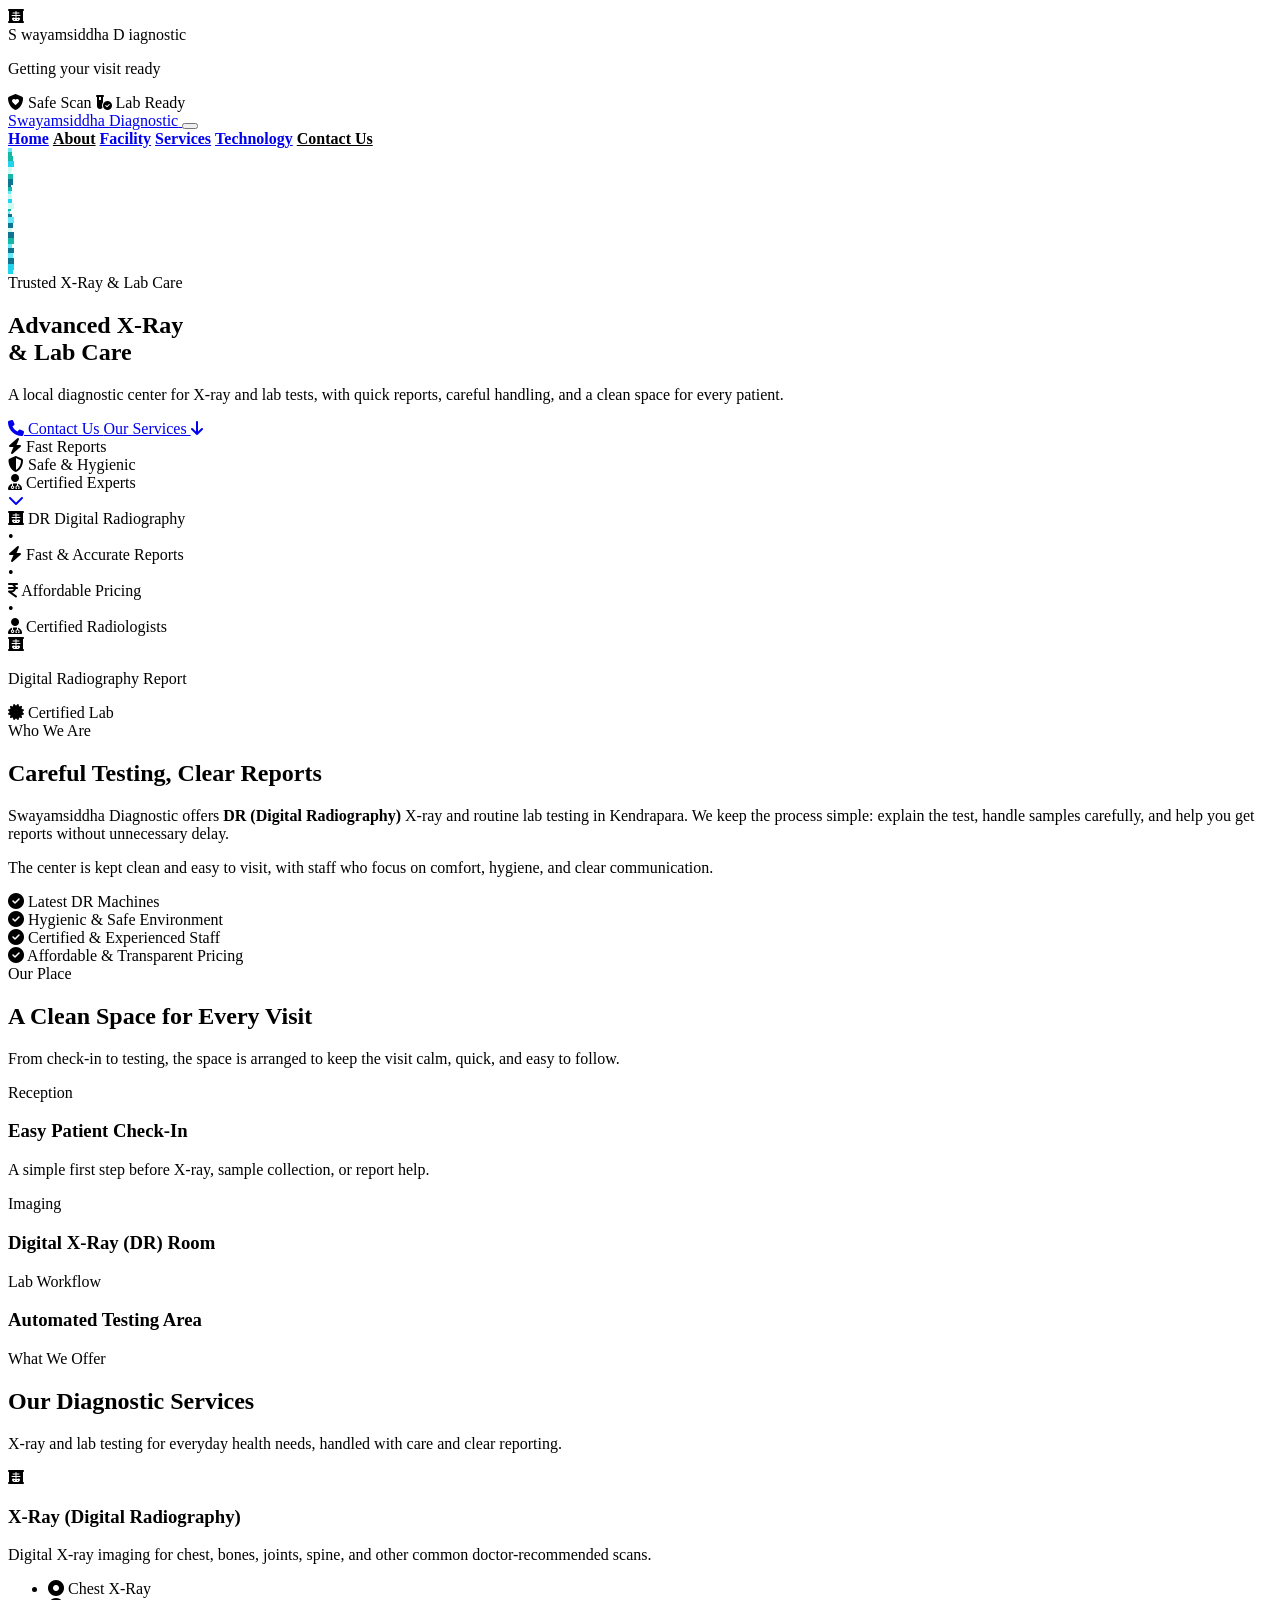
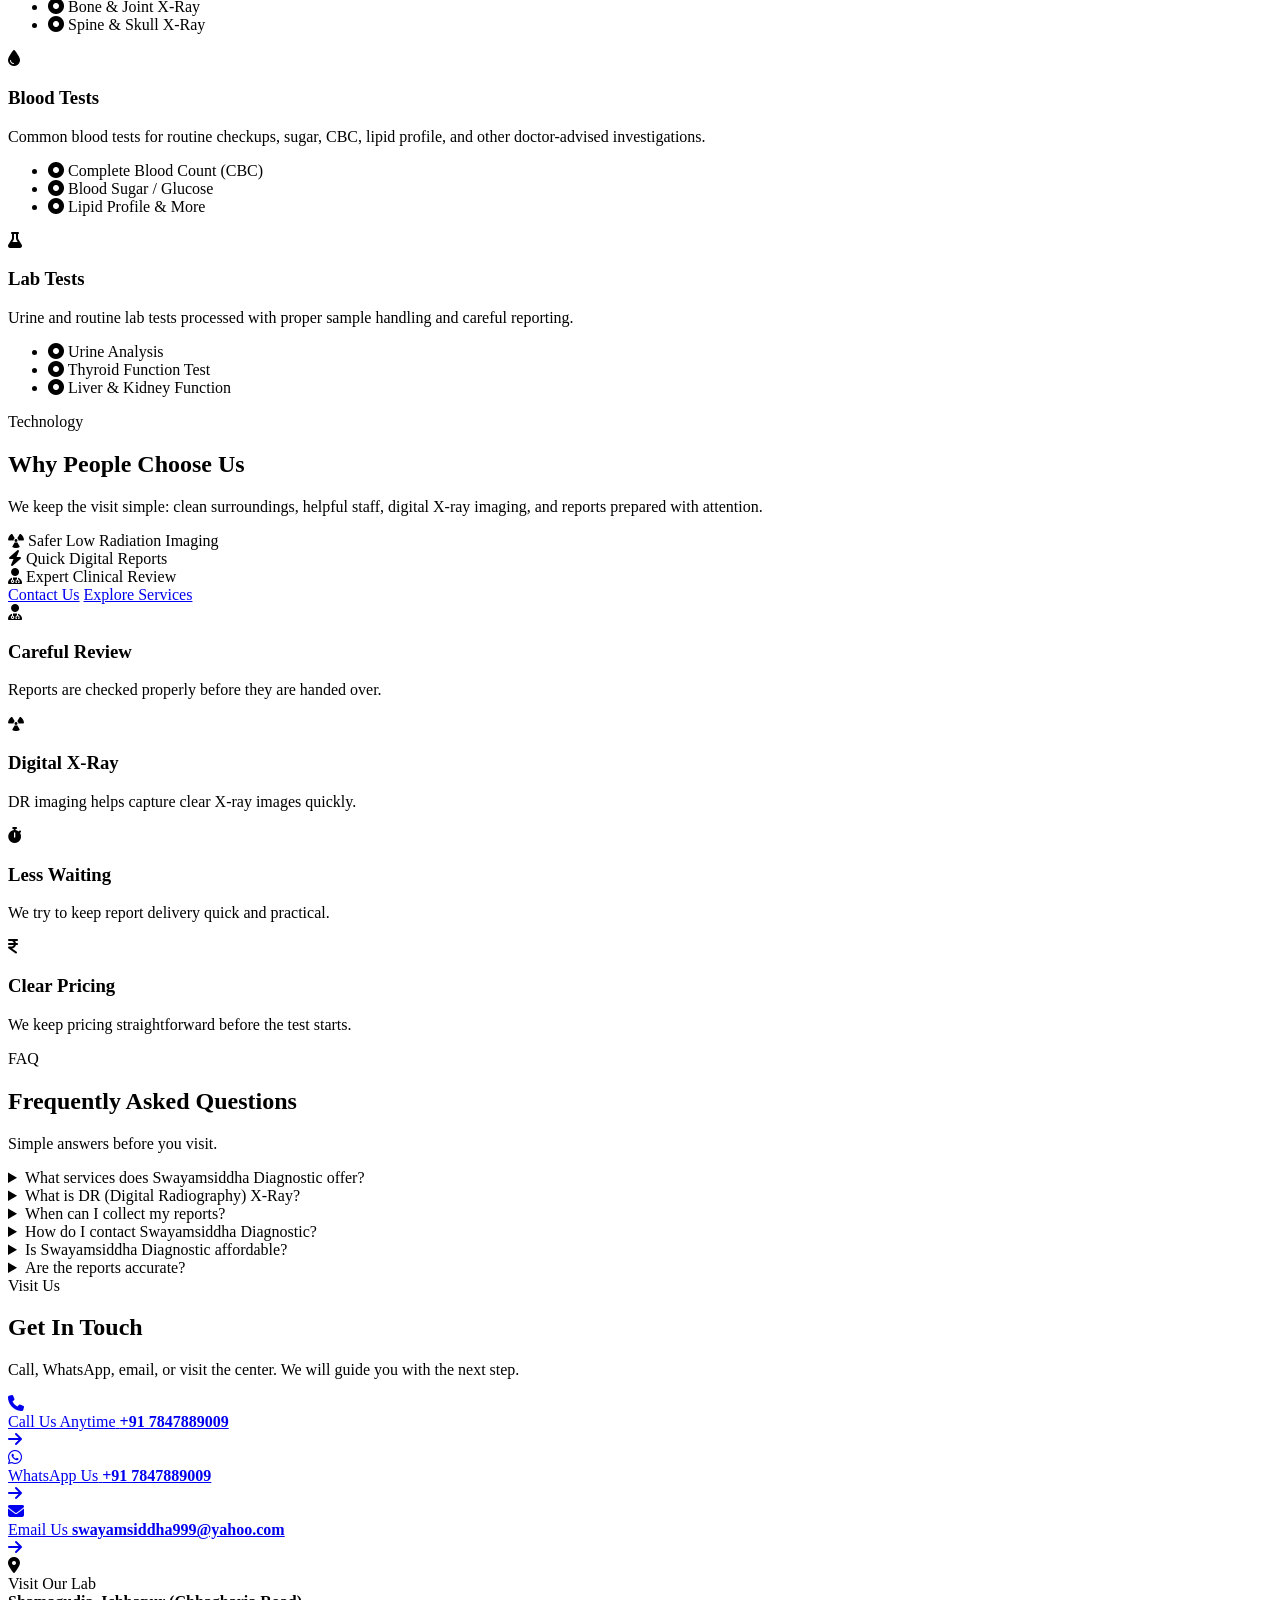
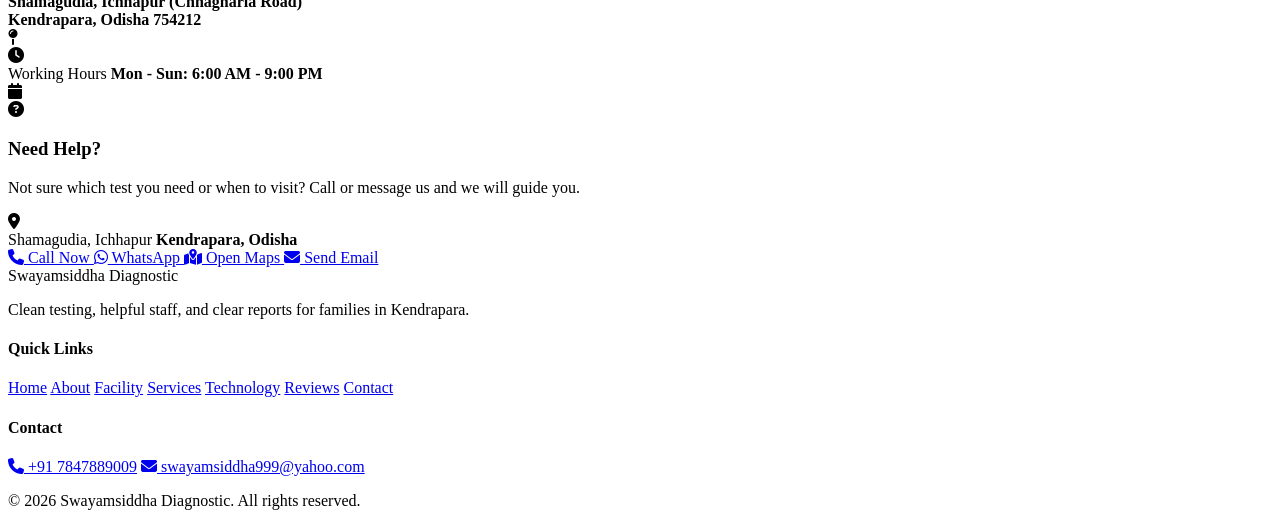
==== index.html @ 1375f4f9 "Add files via upload" ====
﻿<!DOCTYPE html>
<html lang="en-IN">
<head>
    <meta charset="UTF-8">
    <meta name="viewport" content="width=device-width, initial-scale=1.0">
    <meta http-equiv="X-UA-Compatible" content="IE=edge">

   <!-- ===== PRIMARY SEO ===== -->

<title>Swayamsiddha Diagnostic | Digital X-Ray (DR), Blood Tests & Diagnostic Centre in Kendrapara</title>
<meta name="description" content="Swayamsiddha Diagnostic is a trusted diagnostic centre in Kendrapara, Odisha, offering Digital X-Ray (DR), blood tests, urine tests, ECG, pathology, and laboratory services with accurate reporting and modern diagnostic equipment. Visit us at Main Chhagharia Road, Shamagudia, Ichhapur, Kendrapara. Call +91 7847889009.">
<meta name="keywords" content="Swayamsiddha Diagnostic, Diagnostic Centre Kendrapara, Digital X-Ray Kendrapara, DR X-Ray Kendrapara, Blood Test Kendrapara, Urine Test Kendrapara, ECG Kendrapara, Pathology Lab Kendrapara, Diagnostic Lab Kendrapara, Medical Laboratory Kendrapara, Chhagharia Road Diagnostic Centre, Shamagudia Diagnostic Centre, Odisha Diagnostic Centre">
<meta name="robots" content="index, follow, max-image-preview:large, max-snippet:-1, max-video-preview:-1">
<meta name="author" content="Swayamsiddha Diagnostic">
<meta name="theme-color" content="#0e7490">
<meta name="application-name" content="Swayamsiddha Diagnostic">
    <!-- ===== LOCAL / GEO SEO ===== -->
    <meta name="geo.region" content="IN">
    <meta name="geo.placename" content="Swayamsiddha Diagnostic">
    <meta name="DC.language" content="en">

    <!-- ===== CANONICAL ===== -->
    <link rel="canonical" href="https://typesofplays.github.io/Swayamsiddha-Diagnostic/">
    <link rel="alternate" href="https://typesofplays.github.io/Swayamsiddha-Diagnostic/" hreflang="en-IN">

    <!-- ===== OPEN GRAPH (Facebook, WhatsApp, LinkedIn previews) ===== -->
    <meta property="og:type" content="website">
    <meta property="og:title" content="Swayamsiddha Diagnostic | X-Ray &amp; Lab Tests">
    <meta property="og:description" content="Advanced DR Digital Radiography X-ray and pathology lab services in Kendrapara. Fast reports, certified experts, affordable pricing. Visit us at Shamagudia, Ichhapur (Chhagharia Road), Kendrapara. Call +91 7847889009.">
    <meta property="og:url" content="https://typesofplays.github.io/Swayamsiddha-Diagnostic/">
    <meta property="og:site_name" content="Swayamsiddha Diagnostic">
    <meta property="og:locale" content="en_IN">

    <!-- ===== TWITTER / X CARD ===== -->
    <meta name="twitter:card" content="summary_large_image">
    <meta name="twitter:title" content="Swayamsiddha Diagnostic | X-Ray &amp; Lab Tests">
    <meta name="twitter:description" content="DR Digital Radiography X-ray, blood tests, and pathology lab services in Kendrapara. Fast reports, certified experts. Visit Shamagudia, Ichhapur (Chhagharia Road), Kendrapara. Call +91 7847889009.">
    <!-- Social image (replace with your production image) -->
    <meta property="og:image" content="og-image.webp">
    <meta property="og:image:type" content="image/webp">
    <meta property="og:image:alt" content="Swayamsiddha Diagnostic - X-Ray & Lab Tests">
    <meta property="og:image:width" content="1200">
    <meta property="og:image:height" content="630">
    <meta name="twitter:image" content="og-image.webp">
    <meta name="image" content="og-image.webp">

    <!-- ===== PERFORMANCE: PRECONNECT (reduces load time for external resources) ===== -->
    <link rel="preconnect" href="https://fonts.googleapis.com">
    <link rel="preconnect" href="https://fonts.gstatic.com" crossorigin>
    <link rel="preconnect" href="https://cdnjs.cloudflare.com">

    <!-- ===== FONTS (display=swap prevents render blocking = faster LCP) ===== -->
    <link href="https://fonts.googleapis.com/css2?family=Outfit:wght@400;600;700;800;900&display=swap" rel="stylesheet">

    <!-- ===== ICONS (non-blocking load) ===== -->
    <link rel="stylesheet" href="https://cdnjs.cloudflare.com/ajax/libs/font-awesome/6.4.0/css/all.min.css" media="print" onload="this.media='all'">
    <noscript><link rel="stylesheet" href="https://cdnjs.cloudflare.com/ajax/libs/font-awesome/6.4.0/css/all.min.css"></noscript>

    <!-- ===== STYLESHEET ===== -->
    <link rel="stylesheet" href="style.css">

<link rel="icon" type="image/x-icon" href="favicon.ico">
<link rel="icon" type="image/png" sizes="32x32" href="favicon-32x32.png">
<link rel="icon" type="image/png" sizes="16x16" href="favicon-16x16.png">
<link rel="apple-touch-icon" sizes="180x180" href="apple-touch-icon.png">
<link rel="manifest" href="site.webmanifest">

    <!-- ===================================================
         JSON-LD STRUCTURED DATA
         Multiple schemas = more rich result types in Google
         =================================================== -->

    <!-- 1. MedicalClinic + LocalBusiness (core business schema) -->
    <script type="application/ld+json">
    {
        "@context": "https://schema.org",
        "@type": ["MedicalClinic", "LocalBusiness"],
        "@id": "https://typesofplays.github.io/Swayamsiddha-Diagnostic/#clinic",
        "name": "Swayamsiddha Diagnostic",
            "image": "og-image.webp",
        "alternateName": "Swayamsiddha X-Ray & Lab",
        "description": "Swayamsiddha Diagnostic is a modern diagnostic center offering advanced DR (Digital Radiography) X-ray, blood tests, urine tests, and full pathology lab services with fast, accurate reports reviewed by certified experts.",
        "url": "https://typesofplays.github.io/Swayamsiddha-Diagnostic/",
        "telephone": "+917847889009",
        "email": "swayamsiddha999@yahoo.com",
        "priceRange": "₹",
        "currenciesAccepted": "INR",
        "paymentAccepted": "Cash, Online",
        "openingHoursSpecification": [
            {
                "@type": "OpeningHoursSpecification",
                "dayOfWeek": ["Monday","Tuesday","Wednesday","Thursday","Friday","Saturday","Sunday"],
                "opens": "06:00",
                "closes": "21:00"
            }
        ],
        "medicalSpecialty": ["Radiology", "Pathology"],
        "hasMap": "https://www.google.com/maps/place/Swayamsiddha+Diagnostics/@20.4788065,86.4406754,713m/data=!3m2!1e3!4b1!4m6!3m5!1s0x3a1bcfce52889c4d:0x1cd268f59384dd1d!8m2!3d20.4788066!4d86.4452888!16s%2Fg%2F11nr14147m?entry=ttu&g_ep=EgoyMDI2MDcwOC4wIKXMDSoASAFQAw%3D%3D",
        "contactPoint": {
            "@type": "ContactPoint",
            "telephone": "+917847889009",
            "contactType": "Customer Service",
            "availableLanguage": ["English", "Hindi", "Odia"]
        },
        "address": {
            "@type": "PostalAddress",
            "addressCountry": "IN",
            "streetAddress": "Shamagudia, Ichhapur (Chhagharia Road)",
            "addressLocality": "Kendrapara",
            "addressRegion": "Odisha",
            "postalCode": "754212"
        },
        "availableService": [
            {
                "@type": "MedicalTest",
                "name": "Digital Radiography X-Ray",
                "description": "Ultra-HD digital X-ray using DR machines for chest, bone, spine, and joint imaging"
            },
            {
                "@type": "MedicalTest",
                "name": "Complete Blood Count (CBC)"
            },
            {
                "@type": "MedicalTest",
                "name": "Blood Sugar Test"
            },
            {
                "@type": "MedicalTest",
                "name": "Lipid Profile"
            },
            {
                "@type": "MedicalTest",
                "name": "Urine Analysis"
            },
            {
                "@type": "MedicalTest",
                "name": "Thyroid Function Test (TFT)"
            },
            {
                "@type": "MedicalTest",
                "name": "Liver Function Test (LFT)"
            },
            {
                "@type": "MedicalTest",
                "name": "Kidney Function Test (KFT)"
            }
        ]
    }
    </script>

    <!-- 2. WebSite schema (enables Google Sitelinks Searchbox) -->
    <script type="application/ld+json">
    {
        "@context": "https://schema.org",
        "@type": "WebSite",
        "@id": "https://typesofplays.github.io/Swayamsiddha-Diagnostic/#website",
        "url": "https://typesofplays.github.io/Swayamsiddha-Diagnostic/",
        "name": "Swayamsiddha Diagnostic",
        "image": "og-image.webp",
        "description": "Advanced DR Digital Radiography X-ray and laboratory diagnostic services",
        "inLanguage": "en-IN",
        "publisher": {
            "@id": "https://typesofplays.github.io/Swayamsiddha-Diagnostic/#clinic"
        }
    }
    </script>

    <!-- 3. BreadcrumbList schema (shows breadcrumb path in Google results) -->
    <script type="application/ld+json">
    {
        "@context": "https://schema.org",
        "@type": "BreadcrumbList",
        "itemListElement": [
            {
                "@type": "ListItem",
                "position": 1,
                "name": "Home",
                "item": "https://typesofplays.github.io/Swayamsiddha-Diagnostic/"
            },
            {
                "@type": "ListItem",
                "position": 2,
                "name": "Services",
                "item": "https://typesofplays.github.io/Swayamsiddha-Diagnostic/#services"
            },
            {
                "@type": "ListItem",
                "position": 3,
                "name": "Contact",
                "item": "https://typesofplays.github.io/Swayamsiddha-Diagnostic/#contact"
            }
        ]
    }
    </script>

    <!-- 4. FAQPage schema (can appear as expandable rich results in Google) -->
    <script type="application/ld+json">
    {
        "@context": "https://schema.org",
        "@type": "FAQPage",
        "mainEntity": [
            {
                "@type": "Question",
                "name": "What services does Swayamsiddha Diagnostic offer?",
                "acceptedAnswer": {
                    "@type": "Answer",
                    "text": "Swayamsiddha Diagnostic offers advanced DR (Digital Radiography) X-ray imaging, complete blood count (CBC), blood sugar, lipid profile, thyroid function test, liver function test, kidney function test, urine analysis, and more."
                }
            },
            {
                "@type": "Question",
                "name": "What is DR (Digital Radiography) X-Ray?",
                "acceptedAnswer": {
                    "@type": "Answer",
                    "text": "Digital Radiography (DR) is the latest advancement in X-ray technology. DR machines produce ultra-high-definition images instantly — no film required. They use up to 70% less radiation than traditional film X-ray, making them safer and faster for patients."
                }
            },
            {
                "@type": "Question",
                "name": "How quickly do I get my reports?",
                "acceptedAnswer": {
                    "@type": "Answer",
                    "text": "At Swayamsiddha Diagnostic, Report availability depends on the type of test. Our staff will inform you of the expected collection time., while standard lab tests take a few hours to few days depending on the complexity of the test."
                }
            },
            {
                "@type": "Question",
                "name": "How do I contact Swayamsiddha Diagnostic?",
                "acceptedAnswer": {
                    "@type": "Answer",
                    "text": "You can call us at +91 7847889009 or email us at swayamsiddha999@yahoo.com. Our lab is open Monday to Sunday from 6:00 AM to 9:00 PM."
                }
            },
            {
                "@type": "Question",
                "name": "Is Swayamsiddha Diagnostic affordable?",
                "acceptedAnswer": {
                    "@type": "Answer",
                    "text": "Yes. Swayamsiddha Diagnostic is committed to offering high-quality diagnostic services at affordable and transparent prices, making quality healthcare accessible to every family."
                }
            },
            {
                "@type": "Question",
                "name": "Are the reports at Swayamsiddha Diagnostic accurate?",
                "acceptedAnswer": {
                    "@type": "Answer",
                    "text": "Yes. Every report at Swayamsiddha Diagnostic is reviewed and verified by our certified radiologists and medical experts. We use state-of-the-art DR machines to ensure maximum accuracy in every result."
                }
            }
        ]
    }
    </script>
</head>
<body>

    <!-- ===== LOADER ===== -->
    <div id="loader" class="loader">
        <div class="loader-grid" aria-hidden="true"></div>
        <div class="loader-inner">
            <div class="loader-mark" aria-hidden="true">
                <span class="loader-ring"></span>
                <i class="fa-solid fa-x-ray"></i>
            </div>
            <div class="loader-logo">
                <span class="loader-part">
                    <span class="loader-letter">S</span>
                    <span class="loader-text">wayamsiddha</span>
                </span>
                <span class="loader-part">
                    <span class="loader-letter">D</span>
                    <span class="loader-text">iagnostic</span>
                </span>
            </div>
            <p class="loader-subtitle">Getting your visit ready</p>
            <div class="loader-status" aria-hidden="true">
                <span><i class="fa-solid fa-shield-heart"></i> Safe Scan</span>
                <span><i class="fa-solid fa-vial-circle-check"></i> Lab Ready</span>
            </div>
            <div class="loader-line"></div>
        </div>
    </div>

    <!-- ===== NAVBAR ===== -->
    <header>
        <nav class="navbar" id="navbar" aria-label="Main navigation">
            <a href="#home" class="logo" aria-label="Swayamsiddha Diagnostic Home">
                <span class="logo-text"><span class="deep-letter">S</span>wayamsiddha <span class="deep-letter">D</span>iagnostic</span>
            </a>
            <button class="nav-toggle" id="nav-toggle" aria-label="Open navigation menu" aria-expanded="false">
                <span></span><span></span><span></span>
            </button>
            <div class="nav-links" id="nav-links" role="menubar">
                <a href="#home" role="menuitem">Home</a>
                <a href="#about" role="menuitem">About</a>
                <a href="#facility" role="menuitem">Facility</a>
                <a href="#services" role="menuitem">Services</a>
                <a href="#technology" role="menuitem">Technology</a>
                <a href="#contact" role="menuitem" class="nav-cta">Contact Us</a>
            </div>
        </nav>
    </header>

    <main>

        <!-- ===== HERO ===== -->
        <section class="hero" id="home" aria-label="Swayamsiddha Diagnostic welcome">
            <!-- Animated background elements -->
            <div class="hero-bg" aria-hidden="true">
                <!-- Replace hero-lab-photo.jpg with any lab photo you want. -->
                <div class="hero-photo"></div>
                <div class="orb orb-1"></div>
                <div class="orb orb-2"></div>
                <div class="orb orb-3"></div>
                <div class="grid-overlay"></div>
            </div>
            <div class="particles" id="particles" aria-hidden="true"></div>

            <div class="hero-content">
                <div class="hero-tag reveal-hero">
                    <span class="tag-dot"></span> Trusted X-Ray & Lab Care
                </div>
                <h1 class="reveal-hero" style="--d:0.1s">
                    Advanced <span class="gradient-text">X-Ray</span><br>& Lab Care
                </h1>
                <p class="reveal-hero" style="--d:0.2s">
                    A local diagnostic center for X-ray and lab tests, with quick reports, careful handling, and a clean space for every patient.
                </p>
                <div class="hero-actions reveal-hero" style="--d:0.3s">
                    <a href="#contact" class="btn-primary" aria-label="Contact us">
                        <i class="fa-solid fa-phone" aria-hidden="true"></i> Contact Us
                    </a>
                    <a href="#services" class="btn-outline" aria-label="See our services">
                        Our Services <i class="fa-solid fa-arrow-down" aria-hidden="true"></i>
                    </a>
                </div>
            </div>

            <!-- Floating info pills -->
            <div class="hero-pills" aria-hidden="true">
                <div class="pill pill-1"><i class="fa-solid fa-bolt"></i> Fast Reports</div>
                <div class="pill pill-2"><i class="fa-solid fa-shield-halved"></i> Safe &amp; Hygienic</div>
                <div class="pill pill-3"><i class="fa-solid fa-user-doctor"></i> Certified Experts</div>
            </div>

            <a href="#about" class="scroll-hint" aria-label="Scroll down">
                <i class="fa-solid fa-chevron-down" aria-hidden="true"></i>
            </a>
        </section>

        <!-- ===== HIGHLIGHTS STRIP ===== -->
        <div class="highlights-strip" aria-label="Key highlights">
            <div class="highlight-item">
                <i class="fa-solid fa-x-ray" aria-hidden="true"></i>
                <span>DR Digital Radiography</span>
            </div>
            <div class="highlight-sep" aria-hidden="true">&bull;</div>
            <div class="highlight-item">
                <i class="fa-solid fa-bolt" aria-hidden="true"></i>
                <span>Fast &amp; Accurate Reports</span>
            </div>
            <div class="highlight-sep" aria-hidden="true">&bull;</div>
            <div class="highlight-item">
                <i class="fa-solid fa-indian-rupee-sign" aria-hidden="true"></i>
                <span>Affordable Pricing</span>
            </div>
            <div class="highlight-sep" aria-hidden="true">&bull;</div>
            <div class="highlight-item">
                <i class="fa-solid fa-user-doctor" aria-hidden="true"></i>
                <span>Certified Radiologists</span>
            </div>
        </div>

        <!-- ===== ABOUT ===== -->
        <section class="about section-pad" id="about" aria-label="About Swayamsiddha Diagnostic">
            <div class="container">
                <div class="about-grid">
                    <div class="about-visual reveal">
                        <div class="about-glass-card">
                            <i class="fa-solid fa-x-ray about-icon" aria-hidden="true"></i>
                            <div class="about-card-lines">
                                <div class="line-bar" style="--w:80%"></div>
                                <div class="line-bar" style="--w:60%"></div>
                                <div class="line-bar" style="--w:90%"></div>
                                <div class="line-bar" style="--w:50%"></div>
                            </div>
                            <p class="about-card-label">Digital Radiography Report</p>
                        </div>
                        <div class="about-badge-float">
                            <i class="fa-solid fa-certificate"></i> Certified Lab
                        </div>
                    </div>
                    <div class="about-text reveal" style="--delay:0.15s">
                        <div class="section-badge">Who We Are</div>
                        <h2>Careful Testing, Clear Reports</h2>
                        <p>Swayamsiddha Diagnostic offers <strong>DR (Digital Radiography)</strong> X-ray and routine lab testing in Kendrapara. We keep the process simple: explain the test, handle samples carefully, and help you get reports without unnecessary delay.</p>
                        <p style="margin-top:16px;">The center is kept clean and easy to visit, with staff who focus on comfort, hygiene, and clear communication.</p>
                        <div class="about-features">
                            <div class="about-feat">
                                <i class="fa-solid fa-check-circle" aria-hidden="true"></i> Latest DR Machines
                            </div>
                            <div class="about-feat">
                                <i class="fa-solid fa-check-circle" aria-hidden="true"></i> Hygienic &amp; Safe Environment
                            </div>
                            <div class="about-feat">
                                <i class="fa-solid fa-check-circle" aria-hidden="true"></i> Certified &amp; Experienced Staff
                            </div>
                            <div class="about-feat">
                                <i class="fa-solid fa-check-circle" aria-hidden="true"></i> Affordable &amp; Transparent Pricing
                            </div>
                        </div>
                    </div>
                </div>
            </div>
        </section>

        <!-- ===== FACILITY PREVIEW ===== -->
        <section class="facility section-pad bg-alt" id="facility" aria-label="Facility preview">
            <div class="container">
                <div class="section-head reveal">
                    <div class="section-badge">Our Place</div>
                    <h2>A Clean Space for Every Visit</h2>
                    <p>From check-in to testing, the space is arranged to keep the visit calm, quick, and easy to follow.</p>
                </div>
                <div class="facility-grid">
                    <article class="facility-card facility-card-large reveal">
                        <div class="facility-photo facility-photo-1" role="img" aria-label="Diagnostic reception area"></div>
                        <div class="facility-copy">
                            <span>Reception</span>
                            <h3>Easy Patient Check-In</h3>
                            <p>A simple first step before X-ray, sample collection, or report help.</p>
                        </div>
                    </article>
                    <article class="facility-card reveal" style="--delay:0.08s">
                        <div class="facility-photo facility-photo-2" role="img" aria-label="Digital radiography room"></div>
                        <div class="facility-copy">
                            <span>Imaging</span>
                            <h3>Digital X-Ray (DR) Room</h3>
                        </div>
                    </article>
                    <article class="facility-card reveal" style="--delay:0.16s">
                        <div class="facility-photo facility-photo-3" role="img" aria-label="Laboratory sample processing area"></div>
                        <div class="facility-copy">
                            <span>Lab Workflow</span>
                            <h3>Automated Testing Area</h3>
                        </div>
                    </article>
                </div>
            </div>
        </section>

        <!-- ===== SERVICES ===== -->
        <section class="services section-pad bg-alt" id="services" aria-label="Our services">
            <div class="container">
                <div class="section-head reveal">
                    <div class="section-badge">What We Offer</div>
                    <h2>Our Diagnostic Services</h2>
                    <p>X-ray and lab testing for everyday health needs, handled with care and clear reporting.</p>
                </div>
                <div class="services-grid" role="list">
                    <article class="service-card reveal" style="--delay:0.05s" role="listitem">
                        <div class="sc-icon-wrap"><i class="fa-solid fa-x-ray" aria-hidden="true"></i></div>
                        <h3>X-Ray (Digital Radiography)</h3>
                        <p>Digital X-ray imaging for chest, bones, joints, spine, and other common doctor-recommended scans.</p>
                        <ul class="sc-list" aria-label="X-ray features">
                            <li><i class="fa-solid fa-circle-dot" aria-hidden="true"></i> Chest X-Ray</li>
                            <li><i class="fa-solid fa-circle-dot" aria-hidden="true"></i> Bone &amp; Joint X-Ray</li>
                            <li><i class="fa-solid fa-circle-dot" aria-hidden="true"></i> Spine &amp; Skull X-Ray</li>
                        </ul>
                    </article>
                    <article class="service-card reveal" style="--delay:0.1s" role="listitem">
                        <div class="sc-icon-wrap"><i class="fa-solid fa-droplet" aria-hidden="true"></i></div>
                        <h3>Blood Tests</h3>
                        <p>Common blood tests for routine checkups, sugar, CBC, lipid profile, and other doctor-advised investigations.</p>
                        <ul class="sc-list" aria-label="Blood test features">
                            <li><i class="fa-solid fa-circle-dot" aria-hidden="true"></i> Complete Blood Count (CBC)</li>
                            <li><i class="fa-solid fa-circle-dot" aria-hidden="true"></i> Blood Sugar / Glucose</li>
                            <li><i class="fa-solid fa-circle-dot" aria-hidden="true"></i> Lipid Profile &amp; More</li>
                        </ul>
                    </article>
                    <article class="service-card reveal" style="--delay:0.15s" role="listitem">
                        <div class="sc-icon-wrap"><i class="fa-solid fa-flask" aria-hidden="true"></i></div>
                        <h3>Lab Tests</h3>
                        <p>Urine and routine lab tests processed with proper sample handling and careful reporting.</p>
                        <ul class="sc-list" aria-label="Lab test features">
                            <li><i class="fa-solid fa-circle-dot" aria-hidden="true"></i> Urine Analysis</li>
                            <li><i class="fa-solid fa-circle-dot" aria-hidden="true"></i> Thyroid Function Test</li>
                            <li><i class="fa-solid fa-circle-dot" aria-hidden="true"></i> Liver &amp; Kidney Function</li>
                        </ul>
                    </article>
                </div>
            </div>
        </section>



        <!-- ===== TECHNOLOGY & WHY US (Unified Premium Panel) ===== -->
        <section class="tech-why section-pad" id="technology" aria-label="Technology and Why Us">
            <div class="container">
                <div class="tech-hero-panel reveal">
                    <div class="tech-hero-copy">
                        <div class="section-badge">Technology</div>
                        <h2>Why People Choose Us</h2>
                        <p>We keep the visit simple: clean surroundings, helpful staff, digital X-ray imaging, and reports prepared with attention.</p>
                        <div class="tech-highlights">
                            <div><i class="fa-solid fa-radiation"></i> Safer Low Radiation Imaging</div>
                            <div><i class="fa-solid fa-bolt"></i> Quick Digital Reports</div>
                            <div><i class="fa-solid fa-user-doctor"></i> Expert Clinical Review</div>
                        </div>
                        <div class="hero-actions tech-actions">
                            <a href="#contact" class="btn-primary" aria-label="Contact Us">Contact Us</a>
                            <a href="#services" class="btn-outline" aria-label="Explore services">Explore Services</a>
                        </div>
                    </div>
                    <div class="tech-hero-aside">
                        <div class="tech-hero-cards">
                            <article class="diff-card">
                                <div class="diff-icon"><i class="fa-solid fa-user-doctor" aria-hidden="true"></i></div>
                                <div>
                                    <h3>Careful Review</h3>
                                    <p>Reports are checked properly before they are handed over.</p>
                                </div>
                            </article>
                            <article class="diff-card">
                                <div class="diff-icon"><i class="fa-solid fa-radiation" aria-hidden="true"></i></div>
                                <div>
                                    <h3>Digital X-Ray</h3>
                                    <p>DR imaging helps capture clear X-ray images quickly.</p>
                                </div>
                            </article>
                            <article class="diff-card">
                                <div class="diff-icon"><i class="fa-solid fa-stopwatch" aria-hidden="true"></i></div>
                                <div>
                                    <h3>Less Waiting</h3>
                                    <p>We try to keep report delivery quick and practical.</p>
                                </div>
                            </article>
                            <article class="diff-card">
                                <div class="diff-icon"><i class="fa-solid fa-indian-rupee-sign" aria-hidden="true"></i></div>
                                <div>
                                    <h3>Clear Pricing</h3>
                                    <p>We keep pricing straightforward before the test starts.</p>
                                </div>
                            </article>
                        </div>
                    </div>
                    <div class="tech-hero-shape" aria-hidden="true"></div>
                </div>
            </div>
        </section>

        <!-- ===== FAQ (matches FAQPage schema for Google rich results) ===== -->
        <section class="faq section-pad bg-alt" id="faq" aria-label="Frequently Asked Questions">
            <div class="container">
                <div class="section-head reveal">
                    <div class="section-badge">FAQ</div>
                    <h2>Frequently Asked Questions</h2>
                    <p>Simple answers before you visit.</p>
                </div>
                <div class="faq-list" role="list">
                    <details class="faq-item reveal" style="--delay:0.05s" role="listitem">
                        <summary>What services does Swayamsiddha Diagnostic offer?</summary>
                        <p>We offer advanced DR (Digital Radiography) X-ray imaging, complete blood count (CBC), blood sugar, lipid profile, thyroid function test, liver &amp; kidney function tests, urine analysis, and more.</p>
                    </details>
                    <details class="faq-item reveal" style="--delay:0.1s" role="listitem">
                        <summary>What is DR (Digital Radiography) X-Ray?</summary>
                        <p>Digital Radiography (DR) is a modern X-ray method that captures the image digitally instead of using film. It is quicker, cleaner, and helps doctors view the image clearly.</p>
                    </details>
                    <details class="faq-item reveal" style="--delay:0.15s" role="listitem">
                    <summary>When can I collect my reports?</summary>
                    <p>Most routine reports are made available as soon as they are completed. The exact collection time depends on the type of test. Our staff will inform you when your report is ready for collection.</p>
                    </details>
                    <details class="faq-item reveal" style="--delay:0.2s" role="listitem">
                        <summary>How do I contact Swayamsiddha Diagnostic?</summary>
                        <p>Call us at <a href="tel:+917847889009">+91 7847889009</a> or email us at <a href="mailto:swayamsiddha999@yahoo.com">swayamsiddha999@yahoo.com</a>. We are open Monday to Sunday from 6:00 AM to 9:00 PM.</p>
                    </details>
                    <details class="faq-item reveal" style="--delay:0.25s" role="listitem">
                        <summary>Is Swayamsiddha Diagnostic affordable?</summary>
                        <p>Yes. We try to keep testing affordable and explain the price clearly before the test.</p>
                    </details>
                    <details class="faq-item reveal" style="--delay:0.3s" role="listitem">
                        <summary>Are the reports accurate?</summary>
                        <p>Yes. Reports are checked carefully before delivery, and our team follows a clean, organized testing process.</p>
                    </details>
                </div>
            </div>
        </section>

        <!-- ===== CONTACT ===== -->
        <section class="contact section-pad" id="contact" aria-label="Contact Swayamsiddha Diagnostic">
            <div class="container">
                <div class="section-head reveal">
                    <div class="section-badge">Visit Us</div>
                    <h2>Get In Touch</h2>
                    <p>Call, WhatsApp, email, or visit the center. We will guide you with the next step.</p>
                </div>
                <div class="contact-grid reveal">
                    <!-- Contact Cards -->
                    <div class="contact-cards">
                        <a href="tel:+917847889009" class="contact-card" id="contact-phone-card" aria-label="Call us at +91 7847889009">
                            <div class="cc-icon"><i class="fa-solid fa-phone" aria-hidden="true"></i></div>
                            <div class="cc-info">
                                <span class="cc-label">Call Us Anytime</span>
                                <strong>+91 7847889009</strong>
                            </div>
                            <i class="fa-solid fa-arrow-right cc-arrow" aria-hidden="true"></i>
                        </a>
                        <a href="https://wa.me/917847889009?text=Hello%20Swayamsiddha%20Diagnostic%2C%20I%20want%20to%20know%20more%20about%20your%20services." class="contact-card whatsapp-link" id="contact-whatsapp-card" aria-label="Message us on WhatsApp">
                            <div class="cc-icon"><i class="fa-brands fa-whatsapp" aria-hidden="true"></i></div>
                            <div class="cc-info">
                                <span class="cc-label">WhatsApp Us</span>
                                <strong>+91 7847889009</strong>
                            </div>
                            <i class="fa-solid fa-arrow-right cc-arrow" aria-hidden="true"></i>
                        </a>
                        <a href="mailto:swayamsiddha999@yahoo.com" class="contact-card" id="contact-email-card" aria-label="Email us at swayamsiddha999@yahoo.com">
                            <div class="cc-icon"><i class="fa-solid fa-envelope" aria-hidden="true"></i></div>
                            <div class="cc-info">
                                <span class="cc-label">Email Us</span>
                                <strong>swayamsiddha999@yahoo.com</strong>
                            </div>
                            <i class="fa-solid fa-arrow-right cc-arrow" aria-hidden="true"></i>
                        </a>
                        <div class="contact-card no-link" id="contact-address-card" aria-label="Our address">
                            <div class="cc-icon"><i class="fa-solid fa-location-dot" aria-hidden="true"></i></div>
                            <div class="cc-info">
                                <span class="cc-label">Visit Our Lab</span>
                                <address style="font-style:normal;"><strong>Shamagudia, Ichhapur (Chhagharia Road)<br>Kendrapara, Odisha 754212</strong></address>
                            </div>
                            <i class="fa-solid fa-map-pin cc-arrow" aria-hidden="true"></i>
                        </div>
                        <div class="contact-card no-link" aria-label="Opening hours">
                            <div class="cc-icon"><i class="fa-solid fa-clock" aria-hidden="true"></i></div>
                            <div class="cc-info">
                                <span class="cc-label">Working Hours</span>
                                <strong>Mon - Sun: 6:00 AM - 9:00 PM</strong>
                            </div>
                            <i class="fa-solid fa-calendar cc-arrow" aria-hidden="true"></i>
                        </div>
                    </div>

                    <!-- CTA Panel -->
                    <div class="contact-cta-panel">
                        <div class="cta-glass">
                            <i class="fa-solid fa-circle-question cta-icon" aria-hidden="true"></i>
                            <h3>Need Help?</h3>
                            <p>Not sure which test you need or when to visit? Call or message us and we will guide you.</p>
                            <div class="map-preview" aria-label="Map preview for Swayamsiddha Diagnostic">
                                <div class="map-pin"><i class="fa-solid fa-location-dot" aria-hidden="true"></i></div>
                                <div>
                                    <span>Shamagudia, Ichhapur</span>
                                    <strong>Kendrapara, Odisha</strong>
                                </div>
                            </div>
                            <a href="tel:+917847889009" class="btn-primary cta-btn" aria-label="Call us now">
                                <i class="fa-solid fa-phone" aria-hidden="true"></i> Call Now
                            </a>
                            <a href="https://wa.me/917847889009?text=Hello%20Swayamsiddha%20Diagnostic%2C%20I%20want%20to%20know%20more%20about%20your%20services." class="btn-ghost cta-btn whatsapp-link" aria-label="Message us on WhatsApp">
                                <i class="fa-brands fa-whatsapp" aria-hidden="true"></i> WhatsApp
                            </a>
                            <a href="https://www.google.com/maps/place/Swayamsiddha+Diagnostics/@20.4788065,86.4406754,713m/data=!3m2!1e3!4b1!4m6!3m5!1s0x3a1bcfce52889c4d:0x1cd268f59384dd1d!8m2!3d20.4788066!4d86.4452888!16s%2Fg%2F11nr14147m?entry=ttu&g_ep=EgoyMDI2MDcwOC4wIKXMDSoASAFQAw%3D%3D"" class="btn-ghost cta-btn" target="_blank" rel="noopener" aria-label="Open location in Google Maps">
                                <i class="fa-solid fa-map-location-dot" aria-hidden="true"></i> Open Maps
                            </a>
                            <a href="mailto:swayamsiddha999@yahoo.com" class="btn-outline cta-btn" aria-label="Send us an email">
                                <i class="fa-solid fa-envelope" aria-hidden="true"></i> Send Email
                            </a>
                        </div>
                    </div>
                </div>
            </div>
        </section>

    </main>

    <!-- ===== FOOTER ===== -->
    <footer>
        <div class="footer-inner container">
            <div class="footer-top">
                <div class="footer-brand">
                    <div class="footer-logo">
                        <span class="logo-text"><span class="deep-letter">S</span>wayamsiddha <span class="deep-letter">D</span>iagnostic</span>
                    </div>
                    <p>Clean testing, helpful staff, and clear reports for families in Kendrapara.</p>
                </div>
                <nav class="footer-nav" aria-label="Footer links">
                    <h4>Quick Links</h4>
                    <a href="#home">Home</a>
                    <a href="#about">About</a>
                    <a href="#facility">Facility</a>
                    <a href="#services">Services</a>
                    <a href="#technology">Technology</a>
                    <a href="#reviews">Reviews</a>
                    <a href="#contact">Contact</a>
                </nav>
                <div class="footer-contact-info" aria-label="Footer contact info">
                    <h4>Contact</h4>
                    <a href="tel:+917847889009"><i class="fa-solid fa-phone" aria-hidden="true"></i> +91 7847889009</a>
                    <a href="mailto:swayamsiddha999@yahoo.com"><i class="fa-solid fa-envelope" aria-hidden="true"></i> swayamsiddha999@yahoo.com</a>
                </div>
            </div>
            <div class="footer-bottom">
                <p>&copy; 2026 Swayamsiddha Diagnostic. All rights reserved.</p>
            </div>
        </div>
    </footer>

    <script src="script.js" defer></script>
</body>
</html>
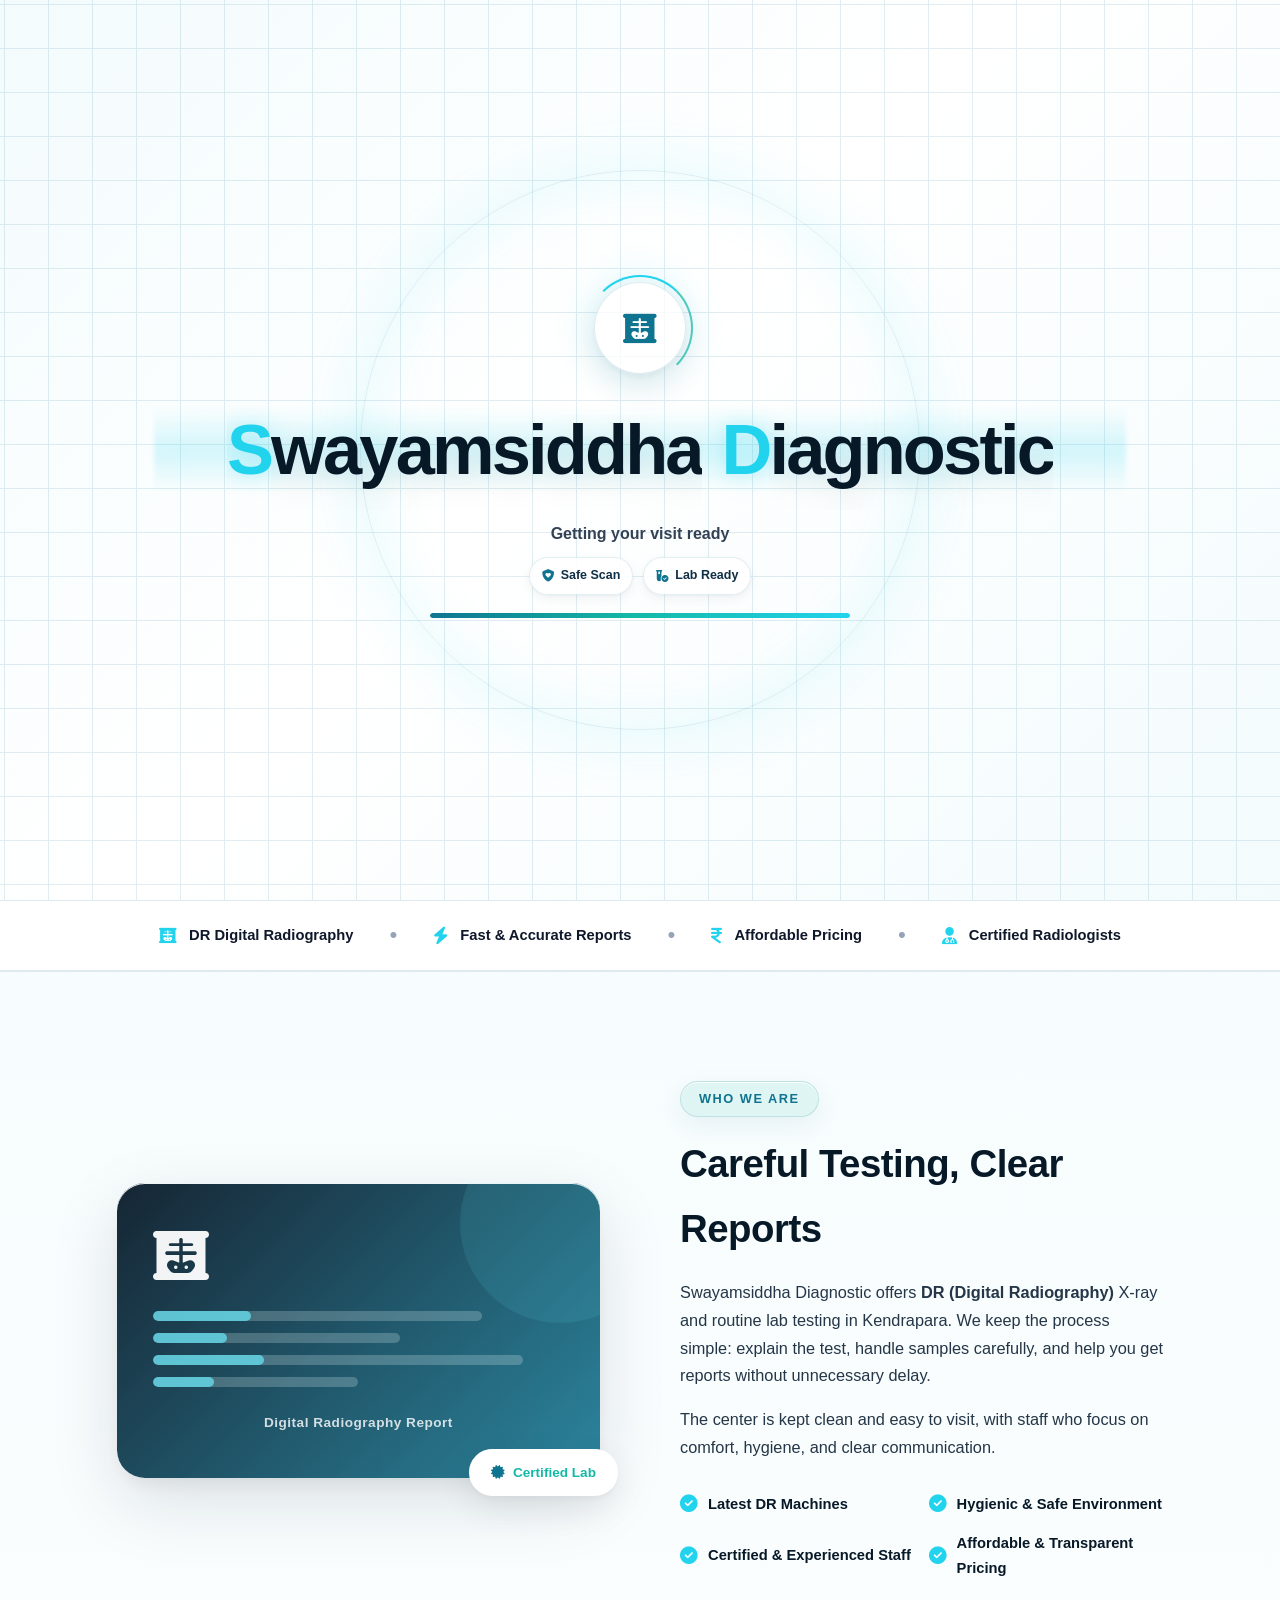
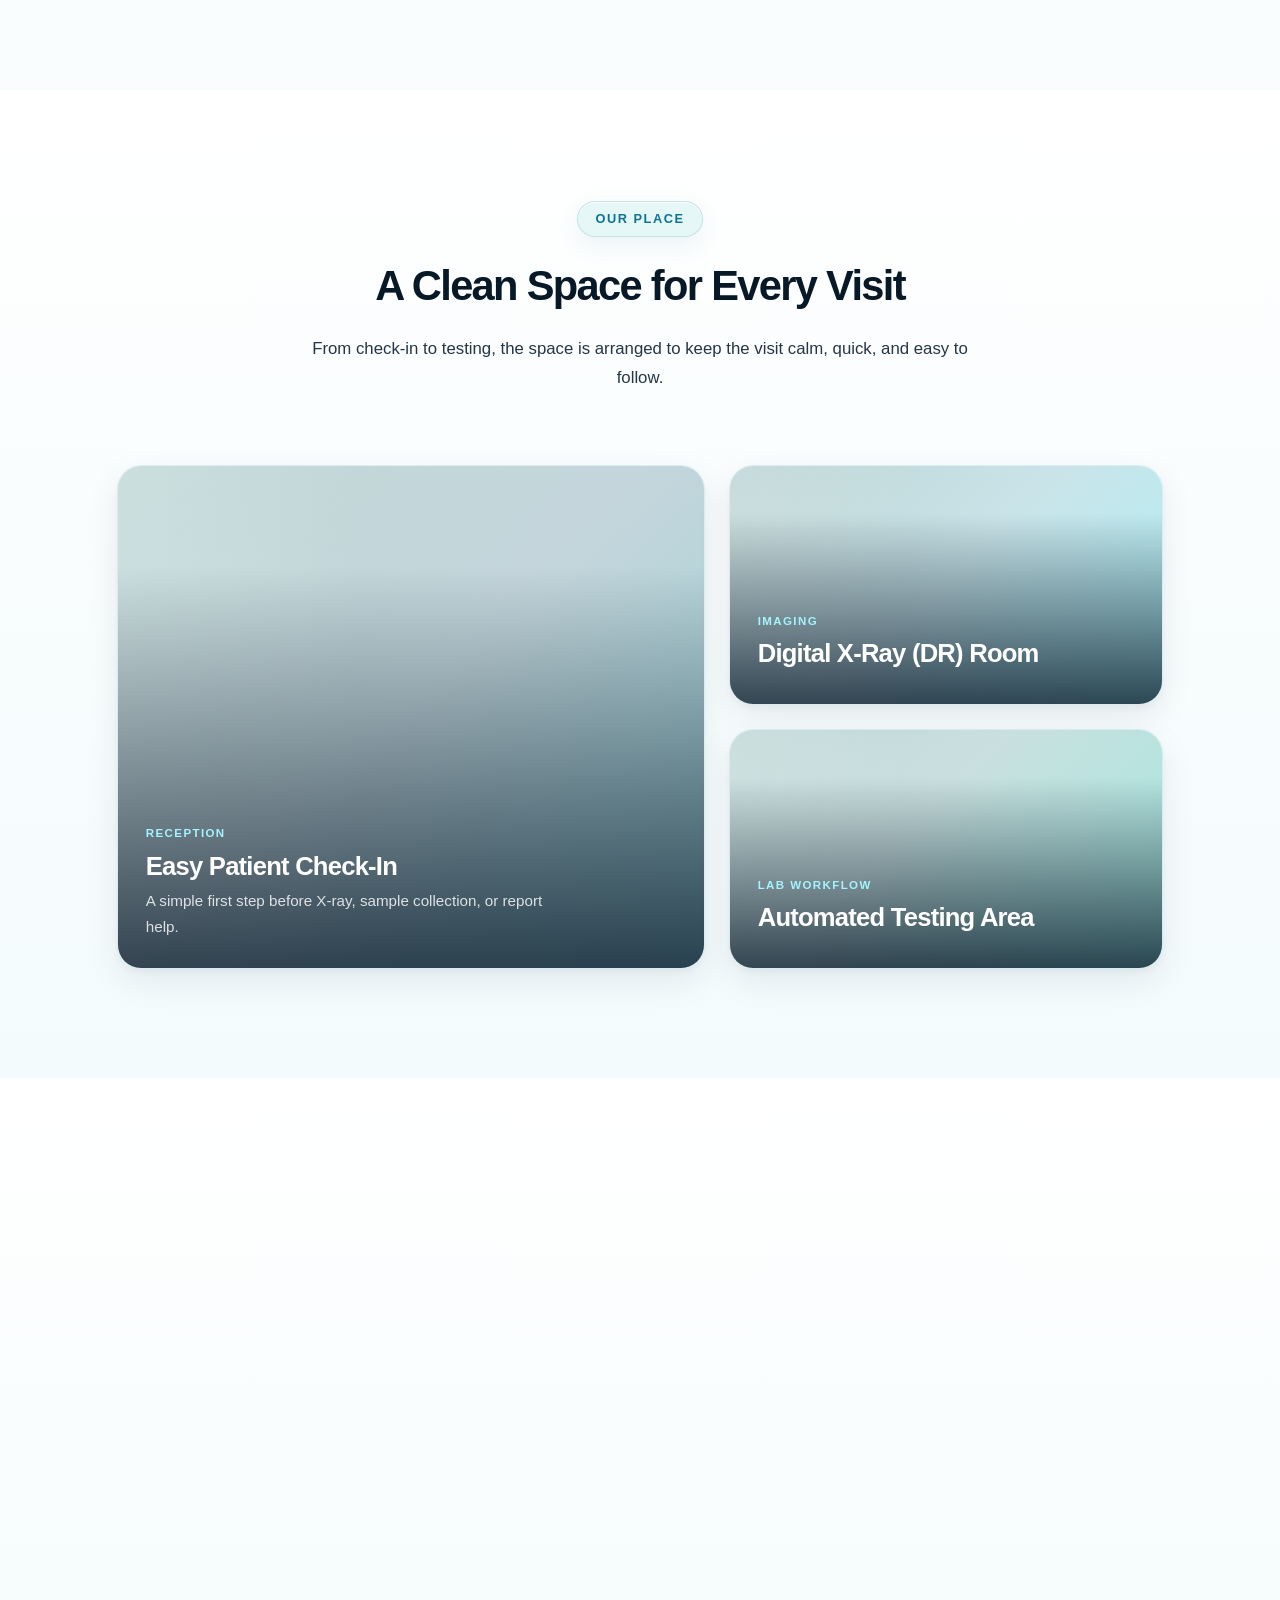
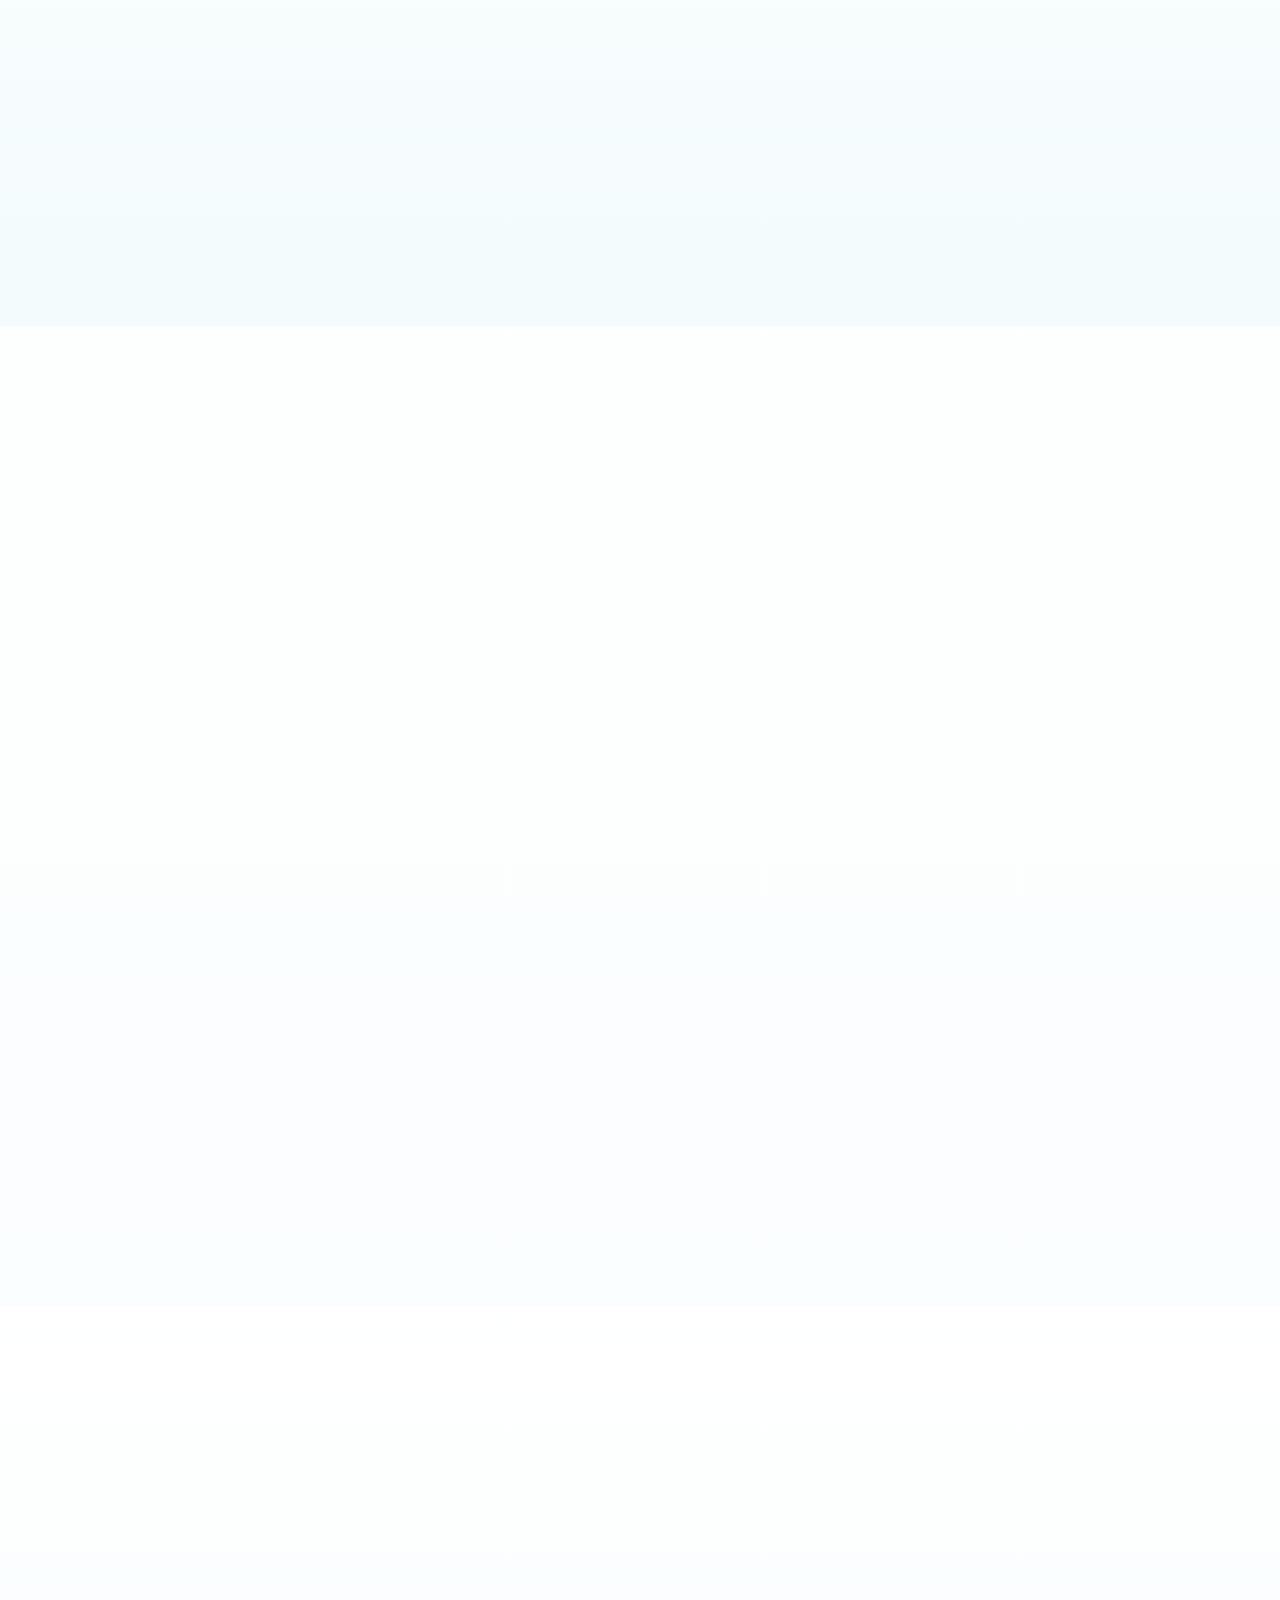
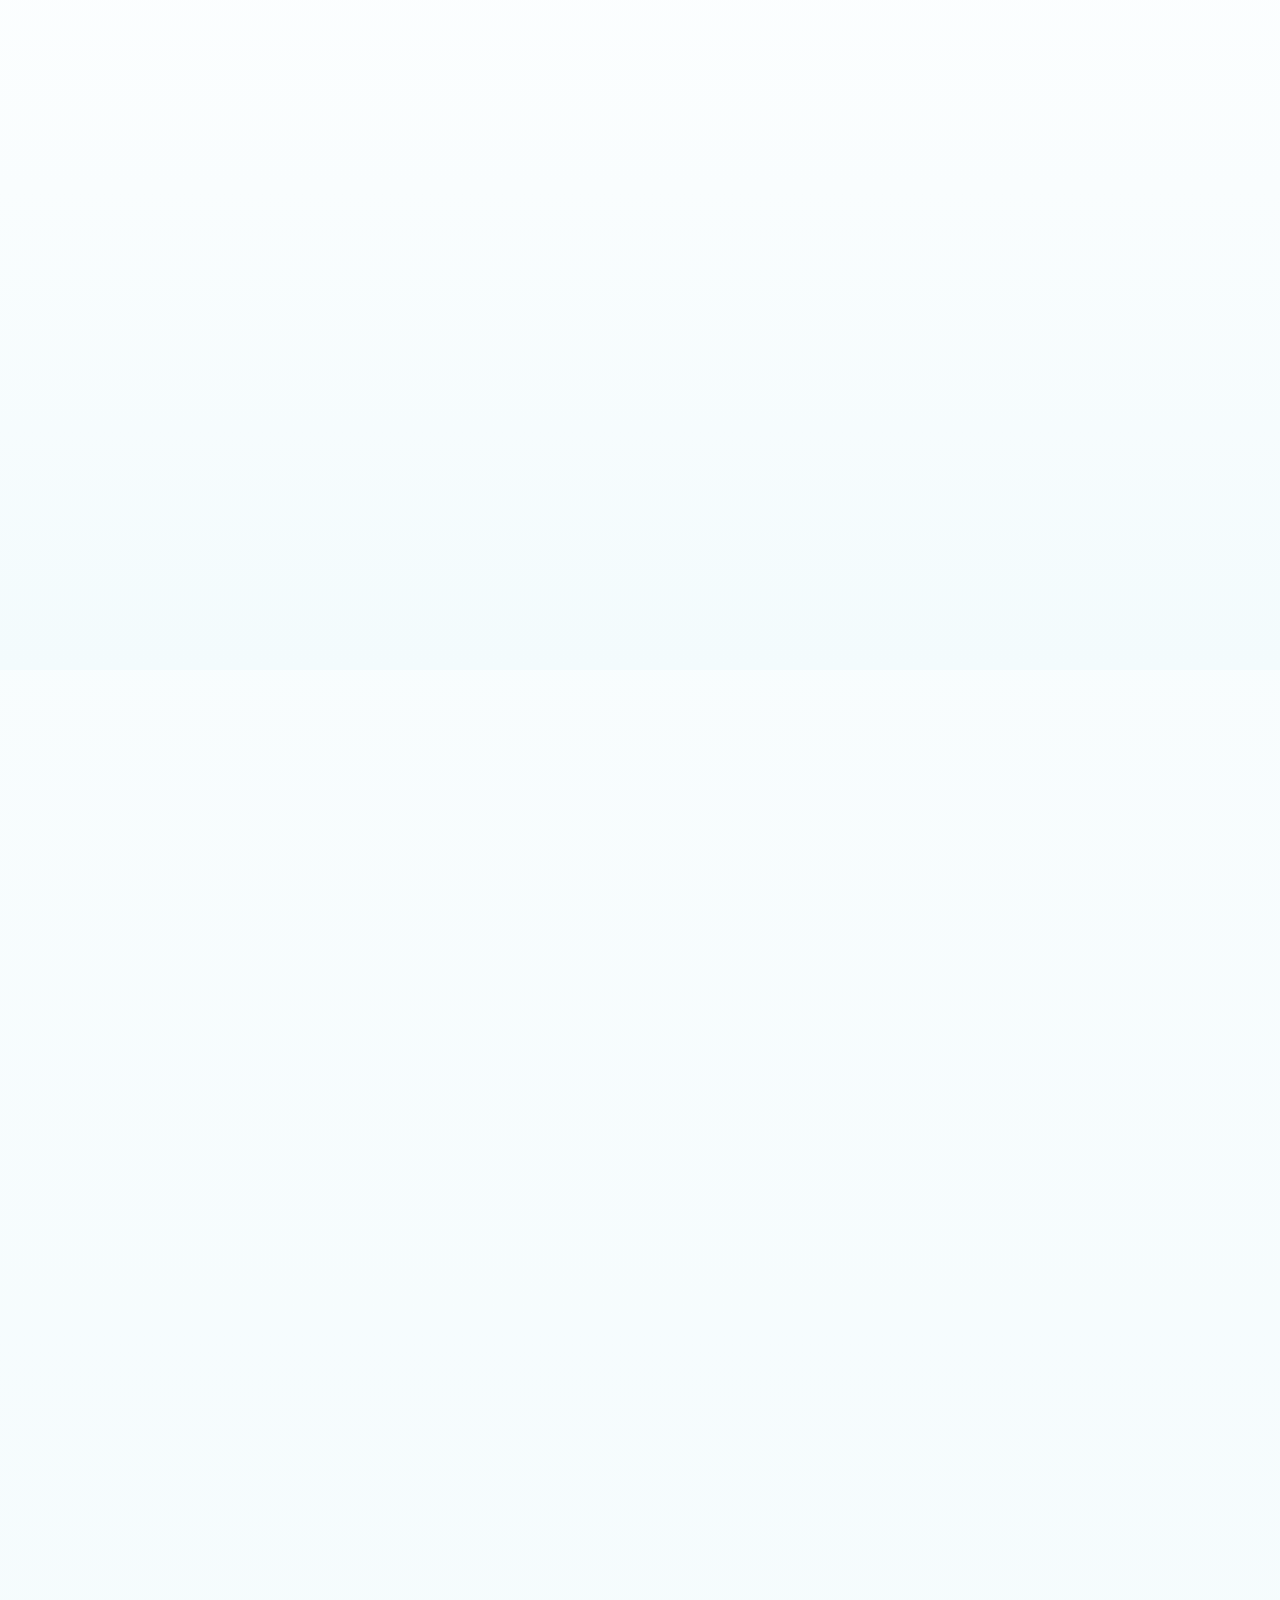
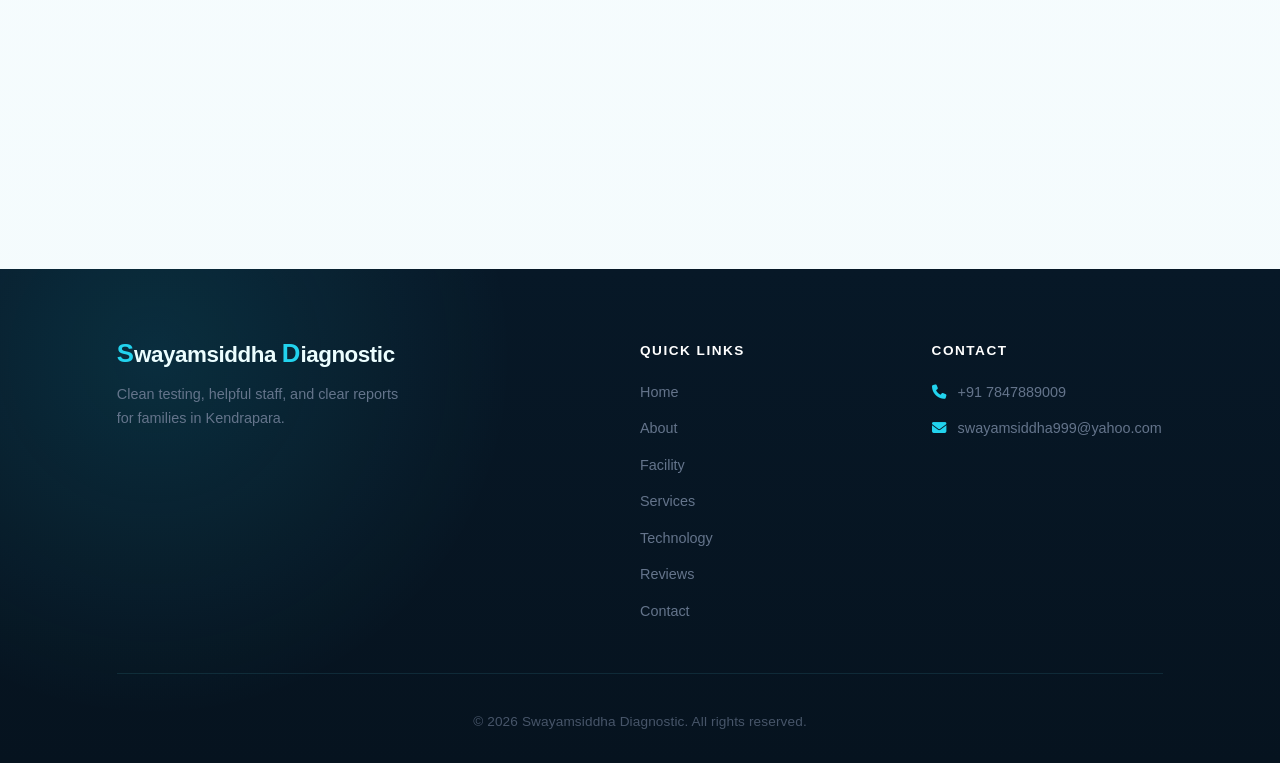
==== commit 8e78cc37: "Add files via upload" ====
--- a/index.html
+++ b/index.html
@@ -1,9 +1,19 @@
-﻿<!DOCTYPE html>
+<!DOCTYPE html>
 <html lang="en-IN">
 <head>
     <meta charset="UTF-8">
     <meta name="viewport" content="width=device-width, initial-scale=1.0">
     <meta http-equiv="X-UA-Compatible" content="IE=edge">
+    
+    <!-- ===== THEME INIT (PREVENT FOUC) ===== -->
+    <script>
+        (function() {
+            var theme = localStorage.getItem('theme');
+            if (theme === 'dark' || (!theme && window.matchMedia('(prefers-color-scheme: dark)').matches)) {
+                document.documentElement.setAttribute('data-theme', 'dark');
+            }
+        })();
+    </script>
 
    <!-- ===== PRIMARY SEO ===== -->
 
@@ -295,6 +305,9 @@
                 <a href="#facility" role="menuitem">Facility</a>
                 <a href="#services" role="menuitem">Services</a>
                 <a href="#technology" role="menuitem">Technology</a>
+                <button id="theme-toggle" class="theme-toggle" aria-label="Toggle dark mode">
+                    <i class="fa-solid fa-moon"></i>
+                </button>
                 <a href="#contact" role="menuitem" class="nav-cta">Contact Us</a>
             </div>
         </nav>
@@ -312,6 +325,7 @@
                 <div class="orb orb-2"></div>
                 <div class="orb orb-3"></div>
                 <div class="grid-overlay"></div>
+        </div>
             </div>
             <div class="particles" id="particles" aria-hidden="true"></div>
 
--- a/style.css
+++ b/style.css
@@ -0,0 +1,2224 @@
+.loader,
+.loader-logo {
+  align-items: center;
+  overflow: hidden;
+}
+.loader-logo,
+.loader-text,
+.logo-text {
+  white-space: nowrap;
+}
+.about-features,
+.about-grid {
+  grid-template-columns: 1fr 1fr;
+}
+.about-card-label,
+.cta-glass,
+.hero,
+.loader-subtitle,
+.section-head {
+  text-align: center;
+}
+.diff-icon,
+.loader-mark,
+.map-pin,
+.reviewer span {
+  place-items: center;
+}
+.cc-label,
+.facility-copy span,
+.section-badge {
+  text-transform: uppercase;
+}
+:root {
+  --bg: #f3fbfd;
+  --bg-alt: #ffffff;
+  --text: #243647;
+  --heading: #071827;
+  --primary: #0e7490;
+  --secondary: #22d3ee;
+  --accent: #ccfbf1;
+  --teal: #14b8a6;
+  --cyan: #67e8f9;
+  --light: #ecfeff;
+  --white: #ffffff;
+
+  --surface: #ffffff;
+  --surface-2: rgba(255, 255, 255, 0.95);
+  --surface-glass: rgba(255, 255, 255, 0.84);
+  --surface-glass-heavy: rgba(255, 255, 255, 0.96);
+  --text-muted: #334155;
+  --text-light: #475569;
+  --text-lighter: #64748b;
+  --text-darkest: #0f172a;
+  --border-subtle: #e2e8f0;
+  --border-light: #cbd5e1;
+  --overlay-light: rgba(255, 255, 255, 0.72);
+  --icon-muted: #94a3b8;
+
+  --deep-letter: #0e7490;
+  --ink-soft: #0f2f44;
+  --line: rgba(14, 116, 144, 0.14);
+  --glow-cyan: 0 0 34px rgba(34, 211, 238, 0.24);
+  --shadow-s: 0 1px 3px rgba(7, 24, 39, 0.04), 0 4px 12px rgba(7, 24, 39, 0.05);
+  --specular: rgba(255, 255, 255, 0.7);
+  --specular-strong: rgba(255, 255, 255, 0.95);
+  --shadow-m:
+    0 4px 6px -1px rgba(7, 24, 39, 0.04), 0 12px 34px rgba(7, 24, 39, 0.08);
+  --shadow-l:
+    0 10px 15px -3px rgba(7, 24, 39, 0.05), 0 24px 70px rgba(7, 24, 39, 0.12);
+  --grad: linear-gradient(135deg, #0e7490 0%, #14b8a6 48%, #22d3ee 100%);
+  --grad-deep: linear-gradient(135deg, #071827 0%, #0e7490 58%, #22d3ee 100%);
+  --rad: 20px;
+  --ease: cubic-bezier(0.4, 0, 0.2, 1);
+  --ease-out: cubic-bezier(0, 0, 0.2, 1);
+  --ease-spring: cubic-bezier(0.34, 1.56, 0.64, 1);
+  --ease: cubic-bezier(0.4, 0, 0.2, 1);
+  --ease-out: cubic-bezier(0, 0, 0.2, 1);
+  --ease-spring: cubic-bezier(0.34, 1.56, 0.64, 1);
+  --hero-lab-photo: url("hero-lab-photo.jpg");
+  --facility-photo-1: url("facility-reception.jpg");
+  --facility-photo-2: url("facility-xray-room.jpg");
+  --facility-photo-3: url("facility-lab-workflow.jpg");
+}
+.loader {
+  position: fixed;
+  inset: 0;
+  z-index: 99999;
+  background:
+    radial-gradient(
+      circle at 50% 38%,
+      rgba(34, 211, 238, 0.16),
+      transparent 0 24%,
+      transparent 25%
+    ),
+    radial-gradient(
+      circle at 50% 50%,
+      rgba(20, 184, 166, 0.1),
+      transparent 0 38%,
+      transparent 39%
+    ),
+    linear-gradient(135deg, var(--bg) 0, var(--bg-alt) 46%, var(--bg) 100%);
+  display: flex;
+  justify-content: center;
+  transition:
+    opacity 0.6s,
+    visibility 0.6s;
+}
+.loader.hidden {
+  opacity: 0;
+  visibility: hidden;
+}
+.loader-grid {
+  position: absolute;
+  inset: -40px;
+  opacity: 0.12;
+  background-image:
+    linear-gradient(var(--primary) 1px, transparent 1px),
+    linear-gradient(90deg, var(--primary) 1px, transparent 1px);
+  background-size: 44px 44px;
+  animation: 5s linear infinite loaderGrid;
+}
+.loader::before {
+  content: "";
+  position: absolute;
+  width: min(560px, 80vw);
+  aspect-ratio: 1;
+  border-radius: 50%;
+  border: 1px solid rgba(14, 116, 144, 0.12);
+  box-shadow:
+    inset 0 0 60px rgba(34, 211, 238, 0.1),
+    0 0 70px rgba(34, 211, 238, 0.12);
+}
+.loader::after {
+  content: "";
+  position: absolute;
+  left: 12vw;
+  right: 12vw;
+  height: 86px;
+  background: linear-gradient(
+    180deg,
+    transparent,
+    rgba(34, 211, 238, 0.18),
+    transparent
+  );
+  filter: blur(2px);
+  animation: 2.8s ease-in-out infinite loaderSweep;
+}
+.loader-inner {
+  position: relative;
+  z-index: 1;
+  display: flex;
+  flex-direction: column;
+  align-items: center;
+  gap: 10px;
+  padding: 32px;
+}
+.loader-mark {
+  position: relative;
+  width: 92px;
+  height: 92px;
+  display: grid;
+  margin-bottom: 6px;
+  color: var(--primary);
+  font-size: 2.1rem;
+  border-radius: 50%;
+  background: var(--overlay-light);
+  border: 1px solid rgba(14, 116, 144, 0.14);
+  box-shadow:
+    var(--shadow-m),
+    0 0 42px rgba(34, 211, 238, 0.2);
+}
+.loader-ring {
+  position: absolute;
+  inset: -8px;
+  border-radius: 50%;
+  border: 2px solid transparent;
+  border-top-color: var(--secondary);
+  border-right-color: rgba(20, 184, 166, 0.72);
+  animation: 1.3s linear infinite loaderSpin;
+}
+.loader-mark i {
+  animation: 1.7s ease-in-out infinite loaderPulse;
+}
+.loader-logo {
+  font-size: clamp(2.2rem, 7vw, 4.4rem);
+  font-weight: 900;
+  color: var(--heading);
+  display: inline-flex;
+  justify-content: center;
+  gap: 0.28em;
+  max-width: 94vw;
+  letter-spacing: -0.04em;
+  text-shadow: 0 10px 34px rgba(7, 24, 39, 0.1);
+}
+.loader-part {
+  display: inline-flex;
+  align-items: center;
+  justify-content: center;
+  min-width: 0;
+  overflow: visible;
+}
+.about-glass-card,
+.facility-card,
+.faq-item,
+.hero,
+.highlights-strip,
+.line-bar,
+.loader-line,
+.loader-text,
+.service-card,
+.tech-hero-panel {
+  overflow: hidden;
+}
+.loader-letter {
+  display: inline-flex;
+  font-weight: 900;
+  color: var(--primary);
+  text-shadow: 0 0 22px rgba(34, 211, 238, 0.34);
+  transition:
+    opacity 0.35s,
+    transform 0.35s,
+    color 0.35s;
+}
+.loader-text {
+  display: inline-block;
+  font-weight: 900;
+  color: var(--heading);
+  max-width: 0;
+  opacity: 0;
+  filter: blur(5px);
+  transition:
+    max-width 2.25s cubic-bezier(0.19, 1, 0.22, 1),
+    opacity 1.15s,
+    filter 1.25s;
+}
+.loader.show-full .loader-part:first-child .loader-text {
+  max-width: 12.2ch;
+  opacity: 1;
+  filter: blur(0);
+  transition-delay: 0.28s;
+}
+.loader.show-full .loader-part:nth-child(2) .loader-text {
+  max-width: 10ch;
+  opacity: 1;
+  filter: blur(0);
+  transition-delay: 0.62s;
+}
+.loader.show-full .loader-letter {
+  opacity: 1;
+  transform: none;
+  color: var(--secondary);
+}
+.loader-subtitle {
+  opacity: 0;
+  transform: translateY(8px);
+  color: var(--text-muted);
+  font-size: clamp(0.86rem, 2vw, 1rem);
+  font-weight: 700;
+  transition:
+    opacity 0.6s 0.4s,
+    transform 0.6s 0.4s;
+}
+.loader-status {
+  display: flex;
+  align-items: center;
+  justify-content: center;
+  gap: 10px;
+  flex-wrap: wrap;
+  opacity: 0;
+  transform: translateY(8px);
+  transition:
+    opacity 0.6s 0.65s,
+    transform 0.6s 0.65s;
+}
+.loader-status span {
+  display: inline-flex;
+  align-items: center;
+  gap: 7px;
+  padding: 7px 12px;
+  border-radius: 999px;
+  background: var(--surface-glass);
+  border: 1px solid rgba(14, 116, 144, 0.12);
+  color: var(--ink-soft);
+  font-size: 0.78rem;
+  font-weight: 800;
+  box-shadow:
+    var(--shadow-s),
+    inset 0 1px 0 var(--specular);
+}
+.about-badge-float i,
+.highlight-item:hover,
+.loader-status i,
+.section-badge {
+  color: var(--primary);
+}
+.loader.show-full .loader-status,
+.loader.show-full .loader-subtitle,
+.reveal.visible {
+  opacity: 1;
+  transform: none;
+}
+.loader-line {
+  width: min(420px, 72vw);
+  height: 5px;
+  background: rgba(14, 116, 144, 0.12);
+  border-radius: 4px;
+  margin-top: 8px;
+  box-shadow: inset 0 1px 0 rgba(255, 255, 255, 0.8);
+}
+.loader.expand .loader-line::after,
+.navbar {
+  width: 100%;
+}
+.loader-line::after {
+  content: "";
+  display: block;
+  width: 0;
+  height: 100%;
+  background: var(--grad);
+  border-radius: inherit;
+  box-shadow: 0 0 20px rgba(34, 211, 238, 0.52);
+  transition: width 1s cubic-bezier(0.22, 1, 0.36, 1);
+}
+@keyframes loaderSpin {
+  to {
+    transform: rotate(360deg);
+  }
+}
+@keyframes loaderPulse {
+  0%,
+  100% {
+    transform: scale(1);
+    opacity: 1;
+  }
+  50% {
+    transform: scale(1.08);
+    opacity: 0.78;
+  }
+}
+@keyframes loaderSweep {
+  0%,
+  100% {
+    transform: translateY(-220px);
+    opacity: 0;
+  }
+  18%,
+  72% {
+    opacity: 1;
+  }
+  50% {
+    transform: translateY(220px);
+  }
+}
+@keyframes loaderGrid {
+  to {
+    transform: translate3d(44px, 44px, 0);
+  }
+}
+*,
+::after,
+::before {
+  margin: 0;
+  padding: 0;
+  box-sizing: border-box;
+}
+html {
+  scroll-behavior: smooth;
+  font-size: 16px;
+}
+body {
+  font-family: Outfit, sans-serif;
+  background: linear-gradient(
+    180deg,
+    var(--bg) 0,
+    var(--bg-alt) 42%,
+    var(--bg) 100%
+  );
+  color: var(--text);
+  overflow-x: hidden;
+  line-height: 1.7;
+}
+img {
+  max-width: 100%;
+  display: block;
+}
+a {
+  text-decoration: none;
+}
+ul {
+  list-style: none;
+}
+.container {
+  max-width: 1200px;
+  margin: 0 auto;
+  padding: 0 6%;
+}
+.section-pad {
+  padding: 110px 0;
+}
+.bg-alt {
+  background: linear-gradient(180deg, var(--bg-alt) 0, var(--bg) 100%);
+}
+.section-head {
+  max-width: 680px;
+  margin: 0 auto 72px;
+}
+.section-head h2 {
+  font-size: clamp(1.8rem, 3.5vw, 2.6rem);
+  font-weight: 800;
+  color: var(--heading);
+  margin-bottom: 14px;
+  letter-spacing: -0.04em;
+}
+.section-head p {
+  font-size: 1.05rem;
+  color: var(--text);
+}
+.section-badge {
+  display: inline-block;
+  background: rgba(20, 184, 166, 0.1);
+  border: 1px solid rgba(14, 116, 144, 0.16);
+  padding: 6px 18px;
+  border-radius: 50px;
+  font-size: 0.8rem;
+  font-weight: 700;
+  letter-spacing: 1.5px;
+  margin-bottom: 14px;
+  box-shadow:
+    inset 0 1px 0 rgba(255, 255, 255, 0.85),
+    0 8px 24px rgba(14, 116, 144, 0.08);
+}
+.btn-ghost,
+.btn-primary {
+  align-items: center;
+  color: var(--white);
+}
+.btn-ghost,
+.btn-outline,
+.btn-primary {
+  display: inline-flex;
+  gap: 9px;
+  padding: 14px 30px;
+  font-weight: 700;
+  font-size: 1rem;
+}
+.btn-primary {
+  background: var(--grad);
+  border-radius: 50px;
+  box-shadow:
+    0 8px 24px rgba(14, 116, 144, 0.2),
+    var(--glow-cyan);
+  transition:
+    transform 0.3s,
+    box-shadow 0.3s,
+    filter 0.3s;
+  border: none;
+  cursor: pointer;
+}
+.btn-primary:hover {
+  transform: translateY(-3px) scale(1.02);
+  box-shadow:
+    0 14px 34px rgba(14, 116, 144, 0.24),
+    0 0 42px rgba(34, 211, 238, 0.3),
+    inset 0 1px 0 rgba(255, 255, 255, 0.3);
+}
+.btn-ghost {
+  background: rgba(255, 255, 255, 0.15);
+  border: 2px solid rgba(255, 255, 255, 0.5);
+  border-radius: 50px;
+  backdrop-filter: blur(8px);
+  transition:
+    background 0.3s,
+    transform 0.3s;
+}
+.btn-outline,
+.logo {
+  align-items: center;
+}
+.btn-outline,
+.btn-outline:hover,
+.logo i {
+  color: var(--primary);
+}
+.btn-ghost:hover {
+  background: rgba(255, 255, 255, 0.25);
+  transform: translateY(-3px) scale(1.02);
+}
+.btn-outline {
+  background: 0 0;
+  border: 2px solid var(--primary);
+  border-radius: 50px;
+  transition: 0.3s;
+}
+.btn-outline:hover {
+  background: rgba(20, 184, 166, 0.12);
+  transform: translateY(-3px) scale(1.02);
+}
+.navbar {
+  position: fixed;
+  top: 0;
+  z-index: 9999;
+  display: flex;
+  justify-content: space-between;
+  align-items: center;
+  padding: 1.1rem 6%;
+  background: var(--surface-glass);
+  backdrop-filter: blur(24px) saturate(1.2);
+  -webkit-backdrop-filter: blur(24px) saturate(1.2);
+  border-bottom: 1px solid rgba(14, 116, 144, 0.1);
+  box-shadow: 0 2px 20px rgba(7, 24, 39, 0.05);
+  transition:
+    padding 0.35s var(--ease),
+    box-shadow 0.35s var(--ease),
+    background 0.35s var(--ease);
+}
+.navbar.scrolled {
+  padding: 0.75rem 6%;
+  box-shadow:
+    0 8px 34px rgba(7, 24, 39, 0.1),
+    inset 0 -1px 0 var(--border-light);
+}
+.logo {
+  display: flex;
+  gap: 10px;
+  font-size: 1.35rem;
+  font-weight: 800;
+  color: var(--heading);
+  letter-spacing: -0.5px;
+}
+.logo i {
+  font-size: 1.5rem;
+}
+.logo-text {
+  display: inline-block;
+  line-height: 1.1;
+  letter-spacing: -0.02em;
+}
+.deep-letter {
+  color: var(--secondary);
+  font-size: 1.15em;
+  font-weight: 900;
+  display: inline-block;
+  margin-right: 0.01em;
+}
+.hero-tag,
+.pill {
+  font-weight: 700;
+}
+.logo span:not(.deep-letter) {
+  color: var(--heading);
+}
+.nav-links {
+  display: flex;
+  align-items: center;
+  gap: 0.25rem;
+}
+.nav-links a {
+  padding: 8px 16px;
+  color: var(--heading);
+  font-weight: 600;
+  font-size: 0.92rem;
+  border-radius: 50px;
+  transition:
+    background 0.25s,
+    color 0.25s;
+}
+.nav-links a:hover {
+  background: rgba(20, 184, 166, 0.12);
+  color: var(--primary);
+}
+.nav-links .nav-cta {
+  background: var(--grad);
+  color: var(--white);
+  padding: 9px 22px;
+  margin-left: 8px;
+  box-shadow: 0 6px 20px rgba(14, 116, 144, 0.18);
+  transition:
+    transform 0.3s,
+    box-shadow 0.3s;
+}
+.nav-links .nav-cta:hover {
+  background: var(--grad);
+  color: var(--white);
+  transform: translateY(-2px) scale(1.02);
+  box-shadow:
+    0 10px 28px rgba(14, 116, 144, 0.24),
+    inset 0 1px 0 rgba(255, 255, 255, 0.2);
+}
+.nav-toggle {
+  display: none;
+  flex-direction: column;
+  gap: 5px;
+  background: 0 0;
+  border: none;
+  cursor: pointer;
+  padding: 4px;
+}
+.nav-toggle span {
+  display: block;
+  width: 24px;
+  height: 2px;
+  background: var(--heading);
+  border-radius: 2px;
+  transition: 0.3s;
+}
+.nav-toggle.open span:first-child {
+  transform: rotate(45deg) translate(5px, 5px);
+}
+.nav-toggle.open span:nth-child(2) {
+  opacity: 0;
+}
+.nav-toggle.open span:nth-child(3) {
+  transform: rotate(-45deg) translate(5px, -5px);
+}
+.hero {
+  position: relative;
+  min-height: 100vh;
+  display: flex;
+  flex-direction: column;
+  align-items: center;
+  justify-content: center;
+  background:
+    radial-gradient(
+      ellipse at 50% 18%,
+      rgba(103, 232, 249, 0.22) 0,
+      transparent 42%
+    ),
+    radial-gradient(
+      ellipse at 20% 60%,
+      rgba(20, 184, 166, 0.15) 0,
+      transparent 38%
+    ),
+    linear-gradient(180deg, var(--bg) 0, var(--bg-alt) 56%, var(--bg) 100%);
+  padding: 80px 24px 60px;
+}
+.grid-overlay,
+.hero-bg::after,
+.hero-photo,
+.hero-photo::after,
+.orb,
+.particle {
+  position: absolute;
+}
+.hero-bg,
+.particles {
+  position: absolute;
+  inset: 0;
+  pointer-events: none;
+  overflow: hidden;
+}
+.hero-photo {
+  inset: -28px;
+  background:
+    linear-gradient(180deg, var(--surface-glass), var(--surface-glass)),
+    radial-gradient(
+      ellipse at 50% 35%,
+      rgba(255, 255, 255, 0.32),
+      rgba(204, 251, 241, 0.48)
+    ),
+    var(--hero-lab-photo);
+  background-size: cover;
+  background-position: center;
+  filter: blur(13px) saturate(1.04) contrast(1.02);
+  opacity: 0.68;
+  transform: scale(1.04);
+}
+.hero-photo::after {
+  content: "";
+  inset: 0;
+  background:
+    linear-gradient(
+      90deg,
+      var(--surface-glass),
+      rgba(236, 254, 255, 0.25),
+      var(--surface-glass)
+    ),
+    repeating-linear-gradient(
+      0deg,
+      rgba(14, 116, 144, 0.055) 0 1px,
+      transparent 1px 18px
+    ),
+    radial-gradient(
+      circle at 50% 44%,
+      rgba(255, 255, 255, 0.35),
+      transparent 44%
+    );
+}
+.hero-bg::after {
+  content: "";
+  left: -10%;
+  right: -10%;
+  top: 18%;
+  height: 120px;
+  background: linear-gradient(
+    180deg,
+    transparent,
+    rgba(34, 211, 238, 0.16),
+    transparent
+  );
+  filter: blur(2px);
+  animation: 7s ease-in-out infinite scanSweep;
+}
+.orb {
+  border-radius: 40%;
+  filter: blur(70px);
+  opacity: 0.34;
+  animation: 9s ease-in-out infinite alternate orbFloat;
+}
+.orb-1 {
+  width: 500px;
+  height: 500px;
+  background: rgba(20, 184, 166, 0.16);
+  top: -120px;
+  left: -120px;
+}
+.orb-2 {
+  width: 350px;
+  height: 350px;
+  background: rgba(34, 211, 238, 0.16);
+  bottom: -60px;
+  right: -80px;
+  animation-delay: -4s;
+}
+.orb-3 {
+  width: 220px;
+  height: 220px;
+  background: rgba(14, 116, 144, 0.12);
+  top: 55%;
+  right: 25%;
+  animation-delay: -7s;
+}
+.grid-overlay {
+  inset: 0;
+  opacity: 0.055;
+  background-image:
+    linear-gradient(var(--primary) 1px, transparent 1px),
+    linear-gradient(90deg, var(--primary) 1px, transparent 1px);
+  background-size: 50px 50px;
+}
+@keyframes orbFloat {
+  0% {
+    transform: translateY(0) scale(1);
+  }
+  100% {
+    transform: translateY(-40px) scale(1.08);
+  }
+}
+@keyframes scanSweep {
+  0%,
+  100% {
+    transform: translateY(-90px);
+    opacity: 0;
+  }
+  18%,
+  76% {
+    opacity: 1;
+  }
+  50% {
+    transform: translateY(330px);
+  }
+}
+.particle {
+  border-radius: 50%;
+  opacity: 0;
+  animation: linear infinite particleRise;
+}
+@keyframes particleRise {
+  0% {
+    transform: translateY(100vh);
+    opacity: 0;
+  }
+  10% {
+    opacity: 0.5;
+  }
+  90% {
+    opacity: 0.3;
+  }
+  100% {
+    transform: translateY(-80px);
+    opacity: 0;
+  }
+}
+.hero-content {
+  position: relative;
+  z-index: 2;
+  max-width: 780px;
+}
+.hero-pills,
+.pill,
+.scroll-hint {
+  position: absolute;
+}
+.hero-tag {
+  display: inline-flex;
+  align-items: center;
+  gap: 8px;
+  background: rgba(236, 254, 255, 0.82);
+  backdrop-filter: blur(10px);
+  border: 1px solid rgba(14, 116, 144, 0.16);
+  color: var(--primary);
+  padding: 8px 20px;
+  border-radius: 50px;
+  font-size: 0.88rem;
+  margin-bottom: 28px;
+  animation: 0.8s both fadeSlideDown;
+}
+.tag-dot {
+  width: 8px;
+  height: 8px;
+  background: var(--secondary);
+  border-radius: 50%;
+  box-shadow: 0 0 16px rgba(34, 211, 238, 0.8);
+  animation: 2s infinite pulse;
+}
+@keyframes pulse {
+  0%,
+  100% {
+    opacity: 1;
+  }
+  50% {
+    opacity: 0.4;
+  }
+}
+.hero-content h1 {
+  font-size: clamp(2.8rem, 6.5vw, 5.5rem);
+  font-weight: 900;
+  color: var(--heading);
+  letter-spacing: -3px;
+  line-height: 1.05;
+  margin-bottom: 24px;
+  animation: 0.85s both fadeSlideDown;
+  animation-delay: var(--d, 0s);
+}
+.hero-actions,
+.hero-content p {
+  animation: 0.85s both fadeSlideDown;
+}
+.gradient-text {
+  background: var(--grad-deep);
+  -webkit-background-clip: text;
+  -webkit-text-fill-color: transparent;
+  background-clip: text;
+}
+.hero-content p {
+  font-size: clamp(1rem, 2vw, 1.2rem);
+  color: var(--text-muted);
+  max-width: 620px;
+  margin: 0 auto 36px;
+  animation-delay: var(--d, 0s);
+}
+.hero-actions {
+  display: flex;
+  gap: 16px;
+  justify-content: center;
+  flex-wrap: wrap;
+  animation-delay: var(--d, 0s);
+}
+.highlight-item,
+.pill {
+  display: flex;
+  align-items: center;
+}
+@keyframes fadeSlideDown {
+  from {
+    opacity: 0;
+    transform: translateY(-18px);
+  }
+  to {
+    opacity: 1;
+    transform: translateY(0);
+  }
+}
+.hero-pills {
+  inset: 0;
+  pointer-events: none;
+  z-index: 1;
+}
+.pill {
+  gap: 8px;
+  background: var(--surface-glass);
+  backdrop-filter: blur(12px);
+  border: 1px solid rgba(14, 116, 144, 0.12);
+  border-radius: 50px;
+  padding: 10px 20px;
+  font-size: 0.85rem;
+  color: var(--heading);
+  box-shadow:
+    var(--shadow-m),
+    0 0 28px rgba(34, 211, 238, 0.12);
+  animation: 6s ease-in-out infinite pillFloat;
+}
+.highlight-item i,
+.scroll-hint {
+  font-size: 1.1rem;
+}
+.contact-card:hover .cc-arrow,
+.faq-item[open] summary,
+.footer-contact-info a:hover,
+.footer-nav a:hover {
+  color: var(--secondary);
+  transform: translateX(4px);
+}
+.highlight-item i,
+.pill i,
+.scroll-hint {
+  color: var(--secondary);
+}
+.pill-1 {
+  left: 3%;
+  top: 30%;
+  animation-delay: 0s;
+}
+.pill-2 {
+  right: 3%;
+  top: 40%;
+  animation-delay: -2s;
+}
+.pill-3 {
+  left: 5%;
+  bottom: 25%;
+  animation-delay: -4s;
+}
+@keyframes pillFloat {
+  0%,
+  100% {
+    transform: translateY(0);
+  }
+  50% {
+    transform: translateY(-12px);
+  }
+}
+.scroll-hint {
+  bottom: 28px;
+  left: 50%;
+  transform: translateX(-50%);
+  z-index: 2;
+  animation: 2.2s ease-in-out infinite bounce;
+}
+.about-glass-card,
+.about-visual,
+.line-bar {
+  position: relative;
+}
+@keyframes bounce {
+  0%,
+  100% {
+    transform: translateX(-50%) translateY(0);
+  }
+  50% {
+    transform: translateX(-50%) translateY(9px);
+  }
+}
+.highlights-strip {
+  background: linear-gradient(
+    90deg,
+    var(--surface) 0,
+    var(--surface-2) 50%,
+    var(--surface) 100%
+  );
+  display: flex;
+  justify-content: center;
+  align-items: center;
+  flex-wrap: wrap;
+  gap: 0;
+  border-top: 1px solid var(--line);
+  border-bottom: 1px solid var(--line);
+  box-shadow: 0 1px 0 0 var(--border-subtle);
+  box-shadow: 0 1px 0 0 var(--border-subtle);
+}
+.highlight-item {
+  gap: 12px;
+  padding: 22px 36px;
+  color: var(--text-darkest);
+  font-weight: 600;
+  font-size: 0.92rem;
+  transition: color 0.3s;
+}
+.highlight-sep {
+  color: var(--icon-muted);
+  font-size: 1.4rem;
+  user-select: none;
+}
+.about-grid {
+  display: grid;
+  gap: 80px;
+  align-items: center;
+}
+.about-glass-card {
+  backdrop-filter: blur(24px) saturate(1.2);
+  -webkit-backdrop-filter: blur(24px) saturate(1.2);
+  background:
+    linear-gradient(135deg, rgba(7, 24, 39, 0.94), rgba(14, 116, 144, 0.88)),
+    repeating-linear-gradient(
+      90deg,
+      rgba(103, 232, 249, 0.1) 0 1px,
+      transparent 1px 20px
+    );
+  border-radius: 28px;
+  padding: 44px 36px;
+  box-shadow:
+    var(--shadow-l),
+    inset 0 1px 0 var(--specular-strong);
+}
+.about-glass-card::before {
+  content: "";
+  position: absolute;
+  top: -60px;
+  right: -60px;
+  width: 200px;
+  height: 200px;
+  background: rgba(103, 232, 249, 0.1);
+  border-radius: 50%;
+}
+.about-icon {
+  font-size: 3.5rem;
+  color: rgba(255, 255, 255, 0.95);
+  margin-bottom: 28px;
+  display: block;
+  animation: 3s ease-in-out infinite iconPulse;
+}
+@keyframes iconPulse {
+  0%,
+  100% {
+    transform: scale(1);
+  }
+  50% {
+    transform: scale(1.06);
+  }
+}
+.about-card-lines {
+  display: flex;
+  flex-direction: column;
+  gap: 12px;
+  margin-bottom: 24px;
+}
+.line-bar {
+  height: 10px;
+  width: var(--w, 80%);
+  background: rgba(236, 254, 255, 0.22);
+  border-radius: 10px;
+}
+.line-bar::after {
+  content: "";
+  position: absolute;
+  inset: 0;
+  background: rgba(103, 232, 249, 0.7);
+  border-radius: 10px;
+  width: 30%;
+  animation: 2.5s ease-in-out infinite scanLine;
+}
+@keyframes scanLine {
+  0% {
+    left: -30%;
+  }
+  100% {
+    left: 110%;
+  }
+}
+.about-card-label {
+  color: rgba(255, 255, 255, 0.8);
+  font-size: 0.85rem;
+  font-weight: 600;
+  letter-spacing: 0.5px;
+}
+.about-badge-float {
+  position: absolute;
+  bottom: -18px;
+  right: -18px;
+  background: var(--surface);
+  border-radius: 50px;
+  padding: 12px 22px;
+  font-size: 0.85rem;
+  font-weight: 800;
+  color: var(--teal);
+  box-shadow:
+    var(--shadow-m),
+    inset 0 1px 0 var(--specular);
+  display: flex;
+  align-items: center;
+  gap: 8px;
+}
+.about-text h2 {
+  font-size: clamp(1.8rem, 3vw, 2.5rem);
+  font-weight: 800;
+  color: var(--heading);
+  letter-spacing: -0.5px;
+  margin-bottom: 18px;
+}
+.about-text p {
+  font-size: 1.02rem;
+  color: var(--text);
+}
+.about-features {
+  display: grid;
+  gap: 14px;
+  margin-top: 30px;
+}
+.about-feat {
+  display: flex;
+  align-items: center;
+  gap: 10px;
+  font-size: 0.92rem;
+  font-weight: 600;
+  color: var(--heading);
+}
+.about-feat i {
+  color: var(--secondary);
+  font-size: 1.1rem;
+  flex-shrink: 0;
+}
+.facility,
+.testimonials {
+  background: linear-gradient(180deg, var(--bg-alt) 0, var(--bg) 100%);
+}
+.facility-grid {
+  display: grid;
+  grid-template-columns: 1.15fr 0.85fr;
+  grid-template-rows: repeat(2, minmax(240px, 1fr));
+  gap: 24px;
+}
+.facility-card {
+  position: relative;
+  min-height: 240px;
+  border-radius: 24px;
+  box-shadow:
+    var(--shadow-m),
+    inset 0 1px 0 var(--specular);
+  border: 1px solid rgba(14, 116, 144, 0.12);
+  isolation: isolate;
+  transition:
+    transform 0.35s,
+    box-shadow 0.35s;
+}
+.facility-card:hover {
+  transform: translateY(-8px);
+  box-shadow:
+    var(--shadow-l),
+    inset 0 1px 0 var(--specular-strong);
+}
+.facility-card-large {
+  grid-row: span 2;
+}
+.facility-photo {
+  position: absolute;
+  inset: 0;
+  background-size: cover;
+  background-position: center;
+  transform: scale(1.02);
+  transition:
+    transform 0.55s,
+    filter 0.55s;
+}
+.facility-card:hover .facility-photo {
+  transform: scale(1.08);
+  filter: saturate(1.05);
+}
+.facility-photo-1 {
+  background-image:
+    linear-gradient(135deg, rgba(7, 24, 39, 0.16), rgba(14, 116, 144, 0.32)),
+    radial-gradient(
+      circle at 28% 22%,
+      rgba(255, 255, 255, 0.92),
+      transparent 0 12%,
+      transparent 13%
+    ),
+    linear-gradient(
+      135deg,
+      rgba(204, 251, 241, 0.5),
+      var(--surface-glass) 48%,
+      rgba(204, 251, 241, 0.5)
+    ),
+    var(--facility-photo-1);
+}
+.facility-photo-2 {
+  background-image:
+    linear-gradient(135deg, rgba(7, 24, 39, 0.18), rgba(34, 211, 238, 0.28)),
+    radial-gradient(
+      circle at 70% 30%,
+      rgba(255, 255, 255, 0.85),
+      transparent 0 15%,
+      transparent 16%
+    ),
+    linear-gradient(
+      135deg,
+      rgba(204, 251, 241, 0.5),
+      var(--surface-glass) 50%,
+      rgba(204, 251, 241, 0.5)
+    ),
+    var(--facility-photo-2);
+}
+.facility-photo-3 {
+  background-image:
+    linear-gradient(135deg, rgba(7, 24, 39, 0.16), rgba(20, 184, 166, 0.3)),
+    radial-gradient(
+      circle at 30% 72%,
+      rgba(255, 255, 255, 0.88),
+      transparent 0 14%,
+      transparent 15%
+    ),
+    linear-gradient(
+      135deg,
+      rgba(204, 251, 241, 0.5),
+      var(--surface-glass) 42%,
+      rgba(204, 251, 241, 0.5)
+    ),
+    var(--facility-photo-3);
+}
+.facility-card::after {
+  content: "";
+  position: absolute;
+  inset: 0;
+  background:
+    linear-gradient(180deg, transparent 20%, rgba(7, 24, 39, 0.78) 100%),
+    linear-gradient(90deg, rgba(255, 255, 255, 0.18), transparent 42%);
+  z-index: 1;
+}
+.facility-copy {
+  position: absolute;
+  left: 0;
+  right: 0;
+  bottom: 0;
+  z-index: 2;
+  padding: 28px;
+  color: var(--white);
+}
+.facility-copy span {
+  display: inline-flex;
+  margin-bottom: 8px;
+  font-size: 0.72rem;
+  font-weight: 800;
+  letter-spacing: 1.4px;
+  color: #a5f3fc;
+}
+.facility-copy h3 {
+  font-size: clamp(1.2rem, 2vw, 2rem);
+  line-height: 1.1;
+  margin-bottom: 8px;
+}
+.facility-copy p {
+  max-width: 420px;
+  color: rgba(255, 255, 255, 0.82);
+  font-size: 0.95rem;
+  line-height: 1.7;
+}
+.services-grid {
+  display: grid;
+  grid-template-columns: repeat(3, 1fr);
+  gap: 28px;
+}
+.sc-list,
+.sc-list li {
+  display: flex;
+  gap: 8px;
+}
+.service-card {
+  background: var(--surface);
+  border-radius: var(--rad);
+  padding: 38px 30px;
+  border: 1px solid rgba(14, 116, 144, 0.12);
+  box-shadow:
+    var(--shadow-s),
+    inset 0 1px 0 var(--specular);
+  position: relative;
+  transition:
+    transform 0.35s cubic-bezier(0.34, 1.56, 0.64, 1),
+    box-shadow 0.35s,
+    border-color 0.35s;
+  transition-delay: var(--delay, 0s);
+}
+.service-card::before {
+  content: "";
+  position: absolute;
+  inset: 0;
+  background: linear-gradient(
+    120deg,
+    transparent 0,
+    rgba(34, 211, 238, 0.09) 45%,
+    transparent 70%
+  );
+  transform: translateX(-120%);
+  transition: transform 0.7s;
+}
+.service-card:hover {
+  transform: translateY(-8px) scale(1.005);
+  border-color: rgba(14, 116, 144, 0.24);
+  box-shadow:
+    var(--shadow-l),
+    0 0 34px rgba(34, 211, 238, 0.1),
+    inset 0 1px 0 var(--specular);
+}
+.service-card:hover::before {
+  transform: translateX(120%);
+}
+.sc-icon-wrap {
+  width: 68px;
+  height: 68px;
+  border-radius: 18px;
+  background: linear-gradient(
+    135deg,
+    rgba(204, 251, 241, 0.9),
+    rgba(236, 254, 255, 1)
+  );
+  box-shadow:
+    inset 0 1px 0 rgba(255, 255, 255, 0.8),
+    0 2px 8px rgba(14, 116, 144, 0.08);
+  display: flex;
+  align-items: center;
+  justify-content: center;
+  font-size: 1.9rem;
+  color: var(--primary);
+  margin-bottom: 22px;
+  transition: transform 0.3s;
+}
+.service-card:hover .sc-icon-wrap {
+  transform: rotate(-6deg) scale(1.1);
+}
+.service-card h3 {
+  font-size: 1.1rem;
+  font-weight: 800;
+  color: var(--heading);
+  margin-bottom: 12px;
+}
+.service-card p {
+  font-size: 0.92rem;
+  color: var(--text);
+  margin-bottom: 20px;
+}
+.tech-hero-copy .section-badge,
+.tech-hero-copy h2 {
+  margin-bottom: 18px;
+}
+.service-card > *,
+.tech-hero-aside,
+.tech-hero-copy {
+  position: relative;
+  z-index: 1;
+}
+.sc-list {
+  flex-direction: column;
+}
+.sc-list li {
+  align-items: center;
+  font-size: 0.88rem;
+  font-weight: 600;
+  color: var(--text-muted);
+}
+.contact-card,
+.tech-highlights div {
+  align-items: center;
+  box-shadow:
+    var(--shadow-s),
+    inset 0 1px 0 var(--specular);
+}
+.sc-list li i {
+  color: var(--secondary);
+  font-size: 0.65rem;
+}
+.tech-hero-panel {
+  position: relative;
+  display: grid;
+  grid-template-columns: 1.1fr 0.9fr;
+  gap: 40px;
+  padding: 44px;
+  background:
+    linear-gradient(135deg, var(--surface-glass), var(--surface-glass-heavy)),
+    repeating-linear-gradient(
+      90deg,
+      var(--border-light) 0 1px,
+      transparent 1px 28px
+    );
+  border-radius: 38px;
+  box-shadow:
+    var(--shadow-l),
+    inset 0 1px 0 var(--specular-strong);
+  border: 1px solid var(--border-light);
+  animation: 0.85s both riseUp;
+}
+.tech-hero-panel::before {
+  content: "";
+  position: absolute;
+  inset: 0;
+  background:
+    radial-gradient(circle at top right, var(--surface-2), transparent 24%),
+    radial-gradient(
+      circle at bottom left,
+      rgba(103, 232, 249, 0.15),
+      transparent 30%
+    );
+  pointer-events: none;
+}
+.tech-hero-copy h2 {
+  font-size: clamp(2rem, 3vw, 3rem);
+  line-height: 1.05;
+}
+.tech-hero-copy p {
+  max-width: 680px;
+  color: var(--text-muted);
+  font-size: 1.05rem;
+  line-height: 1.8;
+  margin-bottom: 32px;
+}
+.tech-highlights {
+  display: grid;
+  grid-template-columns: repeat(3, minmax(0, 1fr));
+  gap: 16px;
+  margin-bottom: 32px;
+}
+.tech-highlights div {
+  display: flex;
+  gap: 12px;
+  padding: 18px;
+  border-radius: 20px;
+  background: var(--surface-glass);
+  color: var(--heading);
+  font-weight: 700;
+}
+.tech-highlights i {
+  color: var(--primary);
+  font-size: 1.1rem;
+  min-width: 26px;
+  text-align: center;
+}
+.tech-actions {
+  display: flex;
+  gap: 16px;
+  flex-wrap: wrap;
+}
+.tech-hero-cards {
+  display: grid;
+  grid-template-columns: 1fr 1fr;
+  gap: 20px;
+}
+.diff-card {
+  display: flex;
+  gap: 18px;
+  padding: 22px;
+  border-radius: 24px;
+  border: 1px solid rgba(14, 116, 144, 0.12);
+  background: var(--surface-2);
+  transition:
+    transform 0.35s,
+    box-shadow 0.35s,
+    border-color 0.35s;
+}
+.diff-card:hover {
+  transform: translateY(-6px);
+  border-color: rgba(20, 184, 166, 0.28);
+  box-shadow:
+    var(--shadow-l),
+    inset 0 1px 0 var(--specular);
+}
+.diff-icon {
+  flex-shrink: 0;
+  width: 56px;
+  height: 56px;
+  border-radius: 18px;
+  display: grid;
+  background: linear-gradient(
+    180deg,
+    rgba(204, 251, 241, 0.85),
+    rgba(236, 254, 255, 0.9)
+  );
+  color: var(--primary);
+  font-size: 1.35rem;
+  box-shadow:
+    inset 0 1px 0 rgba(255, 255, 255, 0.7),
+    0 2px 6px rgba(14, 116, 144, 0.06);
+}
+.diff-card h3 {
+  margin: 0 0 8px;
+  font-size: 1.05rem;
+  color: var(--heading);
+}
+.diff-card p {
+  margin: 0;
+  color: var(--text-light);
+  line-height: 1.7;
+  font-size: 0.95rem;
+}
+@keyframes riseUp {
+  from {
+    opacity: 0;
+    transform: translateY(16px);
+  }
+  to {
+    opacity: 1;
+    transform: translateY(0);
+  }
+}
+.contact-grid {
+  display: grid;
+  grid-template-columns: 1.2fr 1fr;
+  gap: 40px;
+  align-items: start;
+}
+.contact-cards {
+  display: flex;
+  flex-direction: column;
+  gap: 18px;
+}
+.contact-card {
+  display: flex;
+  gap: 20px;
+  background: var(--surface-glass-heavy);
+  backdrop-filter: blur(12px);
+  -webkit-backdrop-filter: blur(12px);
+  backdrop-filter: blur(12px);
+  -webkit-backdrop-filter: blur(12px);
+  border-radius: var(--rad);
+  padding: 22px 26px;
+  border: 1px solid rgba(14, 116, 144, 0.12);
+  transition:
+    transform 0.3s,
+    box-shadow 0.3s;
+  color: var(--heading);
+}
+.contact-card:hover {
+  transform: translateX(6px);
+  box-shadow:
+    var(--shadow-m),
+    inset 0 1px 0 var(--specular);
+}
+.contact-card.no-link {
+  cursor: default;
+}
+.contact-card.no-link:hover {
+  transform: none;
+  box-shadow:
+    var(--shadow-s),
+    inset 0 1px 0 var(--specular);
+}
+.cc-icon {
+  width: 52px;
+  height: 52px;
+  border-radius: 14px;
+  background: var(--grad);
+  display: flex;
+  align-items: center;
+  justify-content: center;
+  font-size: 1.15rem;
+  color: var(--white);
+  flex-shrink: 0;
+  box-shadow:
+    0 4px 12px rgba(14, 116, 144, 0.22),
+    inset 0 1px 0 rgba(255, 255, 255, 0.2);
+}
+.cc-info {
+  flex: 1;
+  display: flex;
+  flex-direction: column;
+  gap: 3px;
+}
+.cta-icon,
+.map-preview span,
+.map-preview strong {
+  display: block;
+}
+.cc-label {
+  font-size: 0.75rem;
+  font-weight: 700;
+  letter-spacing: 1px;
+  color: var(--icon-muted);
+}
+.cc-info strong {
+  font-size: 0.95rem;
+  color: var(--heading);
+  font-weight: 700;
+}
+.cc-arrow {
+  color: var(--border-light);
+  font-size: 0.9rem;
+  transition: color 0.3s;
+}
+.cta-glass {
+  backdrop-filter: blur(24px) saturate(1.2);
+  -webkit-backdrop-filter: blur(24px) saturate(1.2);
+  background:
+    linear-gradient(135deg, rgba(7, 24, 39, 0.96), rgba(14, 116, 144, 0.94)),
+    repeating-linear-gradient(
+      0deg,
+      rgba(103, 232, 249, 0.1) 0 1px,
+      transparent 1px 20px
+    );
+  border-radius: 28px;
+  padding: 44px 36px;
+  box-shadow:
+    var(--shadow-l),
+    inset 0 1px 0 var(--specular-strong);
+  position: sticky;
+  top: 90px;
+  border: 1px solid rgba(103, 232, 249, 0.16);
+}
+.cta-icon {
+  font-size: 3rem;
+  color: rgba(255, 255, 255, 0.85);
+  margin-bottom: 20px;
+}
+.cta-glass h3 {
+  font-size: 1.6rem;
+  font-weight: 800;
+  color: var(--white);
+  margin-bottom: 14px;
+}
+.cta-glass p {
+  color: rgba(255, 255, 255, 0.82);
+  font-size: 0.95rem;
+  line-height: 1.7;
+  margin-bottom: 28px;
+}
+.cta-btn {
+  width: 100%;
+  justify-content: center;
+  margin-bottom: 14px;
+}
+.cta-glass .btn-outline {
+  width: 100%;
+  justify-content: center;
+  border-color: rgba(255, 255, 255, 0.5);
+  color: var(--white);
+}
+.cta-glass .btn-outline:hover {
+  background: rgba(255, 255, 255, 0.15);
+  color: var(--white);
+  border-color: var(--white);
+  transform: translateY(-2px);
+}
+.map-preview {
+  min-height: 138px;
+  margin: 0 0 22px;
+  padding: 22px;
+  border-radius: 22px;
+  display: flex;
+  align-items: end;
+  gap: 14px;
+  text-align: left;
+  color: var(--white);
+  background:
+    radial-gradient(
+      circle at 62% 42%,
+      rgba(34, 211, 238, 0.2),
+      transparent 0 7%,
+      transparent 8%
+    ),
+    linear-gradient(135deg, rgba(7, 24, 39, 0.08), rgba(7, 24, 39, 0.28)),
+    linear-gradient(90deg, rgba(103, 232, 249, 0.14) 1px, transparent 1px),
+    linear-gradient(rgba(103, 232, 249, 0.14) 1px, transparent 1px),
+    rgba(255, 255, 255, 0.12);
+  background-size:
+    auto,
+    34px 34px,
+    34px 34px,
+    auto;
+  border: 1px solid rgba(255, 255, 255, 0.18);
+  box-shadow: inset 0 1px 0 rgba(255, 255, 255, 0.22);
+}
+.map-pin {
+  width: 46px;
+  height: 46px;
+  border-radius: 16px;
+  display: grid;
+  background: var(--surface-glass-heavy);
+  color: var(--primary);
+  flex-shrink: 0;
+}
+.faq-item,
+.testimonial-card {
+  background: var(--surface);
+  box-shadow:
+    var(--shadow-s),
+    inset 0 1px 0 var(--specular);
+}
+.map-preview span {
+  color: rgba(255, 255, 255, 0.72);
+  font-size: 0.82rem;
+  font-weight: 700;
+}
+.map-preview strong {
+  color: var(--white);
+  font-size: 1rem;
+}
+.testimonial-grid {
+  display: grid;
+  grid-template-columns: repeat(3, 1fr);
+  gap: 24px;
+}
+.testimonial-card {
+  border: 1px solid rgba(14, 116, 144, 0.12);
+  border-radius: 24px;
+  padding: 28px;
+  transition:
+    transform 0.35s,
+    box-shadow 0.35s,
+    border-color 0.35s;
+}
+.testimonial-card:hover {
+  transform: translateY(-8px);
+  border-color: rgba(20, 184, 166, 0.34);
+  box-shadow:
+    var(--shadow-l),
+    inset 0 1px 0 var(--specular-strong);
+}
+.stars {
+  display: flex;
+  gap: 5px;
+  color: #f59e0b;
+  font-size: 0.95rem;
+  margin-bottom: 20px;
+}
+.testimonial-card p {
+  color: var(--text-muted);
+  font-size: 1rem;
+  line-height: 1.75;
+  margin-bottom: 28px;
+}
+.reviewer {
+  display: flex;
+  align-items: center;
+  gap: 12px;
+}
+.reviewer span {
+  width: 42px;
+  height: 42px;
+  border-radius: 14px;
+  display: grid;
+  background: linear-gradient(135deg, #ecfeff, #ccfbf1);
+  color: var(--primary);
+  font-weight: 900;
+  border: 2px solid rgba(34, 211, 238, 0.2);
+  box-shadow: 0 2px 8px rgba(14, 116, 144, 0.1);
+  border: 2px solid rgba(34, 211, 238, 0.2);
+  box-shadow: 0 2px 8px rgba(14, 116, 144, 0.1);
+}
+.reviewer strong {
+  color: var(--heading);
+  font-size: 0.94rem;
+}
+.faq-list {
+  max-width: 800px;
+  margin: 0 auto;
+  display: flex;
+  flex-direction: column;
+  gap: 14px;
+}
+.faq-item {
+  border: 1px solid rgba(14, 116, 144, 0.12);
+  border-radius: var(--rad);
+  transition: box-shadow 0.3s;
+}
+.faq-item:hover {
+  box-shadow:
+    var(--shadow-m),
+    inset 0 1px 0 var(--specular);
+}
+.faq-item[open] {
+  border-color: rgba(20, 184, 166, 0.32);
+  box-shadow:
+    var(--shadow-m),
+    0 0 0 3px rgba(20, 184, 166, 0.09),
+    inset 0 1px 0 var(--specular);
+}
+.faq-item summary:hover {
+  color: var(--primary);
+  background: rgba(14, 116, 144, 0.02);
+}
+.faq-item summary {
+  padding: 22px 28px;
+  border-radius: var(--rad);
+
+  font-weight: 700;
+  font-size: 1rem;
+  color: var(--heading);
+  cursor: pointer;
+  display: flex;
+  align-items: center;
+  justify-content: space-between;
+  list-style: none;
+  user-select: none;
+  transition:
+    color 0.25s var(--ease),
+    background 0.25s var(--ease);
+}
+.faq-item summary::-webkit-details-marker {
+  display: none;
+}
+.faq-item summary::after {
+  content: "\f067";
+  font-family: "Font Awesome 6 Free";
+  font-weight: 900;
+  font-size: 0.75rem;
+  color: var(--secondary);
+  transition: transform 0.3s;
+  flex-shrink: 0;
+  margin-left: 16px;
+}
+.footer-logo,
+.footer-logo span:not(.deep-letter) {
+  color: var(--light);
+}
+.faq-item[open] summary::after {
+  transform: rotate(45deg);
+}
+.faq-item p {
+  padding: 16px 28px 22px;
+  color: var(--text);
+  font-size: 0.95rem;
+  line-height: 1.75;
+  border-top: 1px solid var(--border-subtle);
+}
+.faq-item p a {
+  color: var(--secondary);
+  font-weight: 600;
+}
+.faq-item p a:hover {
+  text-decoration: underline;
+}
+footer {
+  background:
+    radial-gradient(
+      circle at 12% 18%,
+      rgba(34, 211, 238, 0.12),
+      transparent 30%
+    ),
+    linear-gradient(180deg, #071827 0, #06131f 100%);
+  color: var(--icon-muted);
+  padding: 70px 0 30px;
+}
+.footer-top {
+  display: grid;
+  grid-template-columns: 2fr 1fr 1fr;
+  gap: 60px;
+  padding-bottom: 50px;
+  border-bottom: 1px solid rgba(103, 232, 249, 0.1);
+  margin-bottom: 28px;
+}
+.footer-logo {
+  display: flex;
+  align-items: center;
+  gap: 10px;
+  font-size: 1.4rem;
+  font-weight: 800;
+  margin-bottom: 14px;
+}
+.footer-logo .deep-letter {
+  color: var(--secondary);
+  font-size: 1.15em;
+  font-weight: 900;
+  display: inline-block;
+  margin-right: 0.02em;
+}
+.footer-brand p {
+  font-size: 0.9rem;
+  color: var(--text-lighter);
+  line-height: 1.7;
+  max-width: 300px;
+}
+.footer-contact-info,
+.footer-nav {
+  display: flex;
+  flex-direction: column;
+  gap: 12px;
+}
+.footer-contact-info h4,
+.footer-nav h4 {
+  color: var(--white);
+  font-size: 0.85rem;
+  font-weight: 700;
+  text-transform: uppercase;
+  letter-spacing: 1.5px;
+  margin-bottom: 6px;
+}
+.footer-contact-info a,
+.footer-nav a {
+  color: var(--text-lighter);
+  font-size: 0.9rem;
+  transition:
+    color 0.25s var(--ease),
+    background 0.25s var(--ease);
+}
+.footer-contact-info a {
+  display: flex;
+  align-items: center;
+  gap: 10px;
+}
+.footer-contact-info i {
+  width: 16px;
+  color: var(--secondary);
+}
+.footer-bottom {
+  text-align: center;
+  font-size: 0.85rem;
+  color: var(--text-light);
+  padding-top: 8px;
+  letter-spacing: 0.01em;
+}
+.reveal {
+  opacity: 0;
+  transform: translateY(36px);
+  transition:
+    opacity 0.7s var(--ease-out),
+    transform 0.7s var(--ease-out);
+  transition-delay: var(--delay, 0s);
+}
+.reveal-hero {
+  opacity: 0;
+  animation: 0.85s forwards fadeSlideDown;
+  animation-delay: var(--d, 0s);
+}
+@supports (content-visibility: auto) {
+  .section-pad {
+    content-visibility: auto;
+    contain-intrinsic-size: 1px 760px;
+  }
+}
+@media (prefers-reduced-motion: reduce) {
+  html {
+    scroll-behavior: auto;
+  }
+  *,
+  ::after,
+  ::before {
+    animation-duration: 0s !important;
+    animation-iteration-count: 1 !important;
+    scroll-behavior: auto !important;
+    transition-duration: 0s !important;
+  }
+  .reveal,
+  .reveal-hero {
+    opacity: 1 !important;
+    transform: none !important;
+  }
+}
+@media (max-width: 1024px) {
+  .contact-grid,
+  .tech-hero-cards,
+  .tech-hero-panel,
+  .tech-highlights,
+  .tech-why-grid,
+  .testimonial-grid {
+    grid-template-columns: 1fr;
+  }
+  .about-grid {
+    grid-template-columns: 1fr;
+    gap: 50px;
+  }
+  .about-visual {
+    max-width: 500px;
+    margin: 0 auto;
+  }
+  .facility-grid {
+    grid-template-columns: 1fr;
+    grid-template-rows: auto;
+  }
+  .facility-card-large {
+    grid-row: auto;
+  }
+  .footer-top,
+  .services-grid {
+    grid-template-columns: 1fr 1fr;
+  }
+  .tech-why-grid {
+    gap: 40px;
+  }
+  .cta-glass {
+    position: static;
+  }
+  .footer-brand {
+    grid-column: 1/-1;
+  }
+}
+@media (max-width: 768px) {
+  .tech-hero-panel {
+    padding: 28px 22px;
+  }
+  .tech-highlights {
+    gap: 12px;
+  }
+  .tech-actions {
+    flex-direction: column;
+  }
+  .diff-card {
+    padding: 18px;
+  }
+  .about-features,
+  .footer-top,
+  .services-grid,
+  .tech-why-grid {
+    grid-template-columns: 1fr;
+  }
+  .loader-logo {
+    font-size: 2.4rem;
+    min-width: 0;
+    letter-spacing: -0.03em;
+  }
+  .loader-inner {
+    padding: 24px 18px;
+  }
+  .loader-mark {
+    width: 78px;
+    height: 78px;
+    font-size: 1.8rem;
+  }
+  .loader-status {
+    gap: 8px;
+  }
+  .logo {
+    gap: 6px;
+  }
+  .logo-text {
+    font-size: 0.98rem;
+  }
+  .section-pad {
+    padding: 80px 0;
+  }
+  .hero {
+    padding: 70px 18px 48px;
+  }
+  .hero-content {
+    padding: 0 6px;
+  }
+  .hero-content h1 {
+    font-size: 2.8rem;
+  }
+  .hero-content p {
+    margin-bottom: 28px;
+  }
+  .btn-outline,
+  .btn-primary,
+  .hero-actions {
+    width: 100%;
+    justify-content: center;
+  }
+  .navbar {
+    padding: 1rem 5%;
+  }
+  .nav-links {
+    display: none;
+    flex-direction: column;
+    gap: 6px;
+    position: fixed;
+    top: 0;
+    right: 0;
+    height: 100vh;
+    width: 78vw;
+    max-width: 320px;
+    background: var(--surface-glass-heavy);
+    padding: 90px 30px 30px;
+    box-shadow:
+      -16px 0 48px rgba(0, 0, 0, 0.18),
+      -1px 0 0 var(--line);
+    transform: translateX(100%);
+    transition: transform 0.35s;
+    z-index: 9998;
+  }
+  .nav-links.open {
+    display: flex;
+    transform: translateX(0);
+  }
+  .nav-links a {
+    padding: 12px 16px;
+    border-radius: 14px;
+    font-size: 1rem;
+    width: 100%;
+  }
+  .nav-links .nav-cta {
+    margin-left: 0;
+  }
+  .nav-toggle {
+    display: flex;
+  }
+  .hero-pills,
+  .highlight-sep,
+  .particles {
+    display: none;
+  }
+  .highlights-strip {
+    flex-direction: column;
+    gap: 0;
+  }
+  .highlight-item {
+    width: 100%;
+    justify-content: center;
+    border-bottom: 1px solid var(--line);
+  }
+  .facility-grid {
+    gap: 18px;
+  }
+  .facility-card {
+    min-height: 280px;
+    border-radius: 20px;
+  }
+  .facility-copy {
+    padding: 22px;
+  }
+  .tech-why-grid {
+    gap: 50px;
+  }
+  .testimonial-card {
+    padding: 24px;
+  }
+  .map-preview {
+    min-height: 120px;
+  }
+  .footer-top {
+    gap: 36px;
+  }
+  .footer-brand {
+    grid-column: auto;
+  }
+}
+@media (max-width: 480px) {
+  .loader-logo {
+    font-size: 1.7rem;
+    --mw-wayam: 155px;
+    --mw-iag: 120px;
+    letter-spacing: -0.04em;
+  }
+  .logo {
+    gap: 4px;
+  }
+  .logo-text {
+    font-size: 0.9rem;
+  }
+  .hero-content h1 {
+    letter-spacing: -2px;
+  }
+  .hero-actions {
+    flex-direction: column;
+    align-items: center;
+  }
+  .facility-card {
+    min-height: 250px;
+  }
+  .facility-copy h3 {
+    font-size: 1.25rem;
+  }
+  .contact-card {
+    align-items: flex-start;
+    gap: 14px;
+    padding: 20px;
+  }
+  .cc-arrow {
+    display: none;
+  }
+  .why-grid {
+    grid-template-columns: 1fr;
+  }
+}
+
+:root[data-theme="dark"] {
+  --bg: #0b0f14;
+  --bg-alt: #10161d;
+  --surface: #151b23;
+  --surface-2: #19212b;
+  --surface-glass: rgba(21, 27, 35, 0.84);
+  --surface-glass-heavy: rgba(21, 27, 35, 0.96);
+  --text: #e2e8f0;
+  --heading: #f8fafc;
+  --text-muted: #94a3b8;
+  --text-light: #cbd5e1;
+  --text-lighter: #94a3b8;
+  --text-darkest: #f1f5f9;
+
+  --ink-soft: #f8fafc;
+  --line: rgba(34, 211, 238, 0.15);
+  --border-subtle: rgba(255, 255, 255, 0.05);
+  --border-light: rgba(255, 255, 255, 0.1);
+  --shadow-s: 0 1px 3px rgba(0, 0, 0, 0.3), 0 4px 12px rgba(0, 0, 0, 0.4);
+  --specular: rgba(255, 255, 255, 0.06);
+  --specular-strong: rgba(255, 255, 255, 0.12);
+  --shadow-m: 0 4px 6px -1px rgba(0, 0, 0, 0.3), 0 12px 34px rgba(0, 0, 0, 0.5);
+  --shadow-l:
+    0 10px 15px -3px rgba(0, 0, 0, 0.4), 0 24px 70px rgba(0, 0, 0, 0.6);
+  --overlay-light: rgba(11, 15, 20, 0.72);
+  --icon-muted: #64748b;
+  --glow-cyan: 0 0 34px rgba(34, 211, 238, 0.15);
+}
+
+body,
+.navbar,
+.service-card,
+.contact-card,
+.facility-card,
+.about-glass-card,
+.diff-card,
+.testimonial-card,
+.faq-item,
+footer,
+.highlights-strip {
+  transition:
+    background-color 0.4s ease,
+    background 0.4s ease,
+    color 0.4s ease,
+    border-color 0.4s ease,
+    box-shadow 0.4s ease;
+}
+.theme-toggle {
+  background: none;
+  border: none;
+  cursor: pointer;
+  color: var(--heading);
+  font-size: 1.1rem;
+  padding: 8px 16px;
+  display: inline-flex;
+  align-items: center;
+  justify-content: center;
+  transition: color 0.3s;
+}
+.theme-toggle:hover {
+  color: var(--primary);
+}
+
+h1,
+h2,
+h3,
+h4,
+h5,
+h6 {
+  letter-spacing: -0.03em;
+}
+
+*:focus-visible {
+  outline: 2px solid var(--primary);
+  outline-offset: 3px;
+}
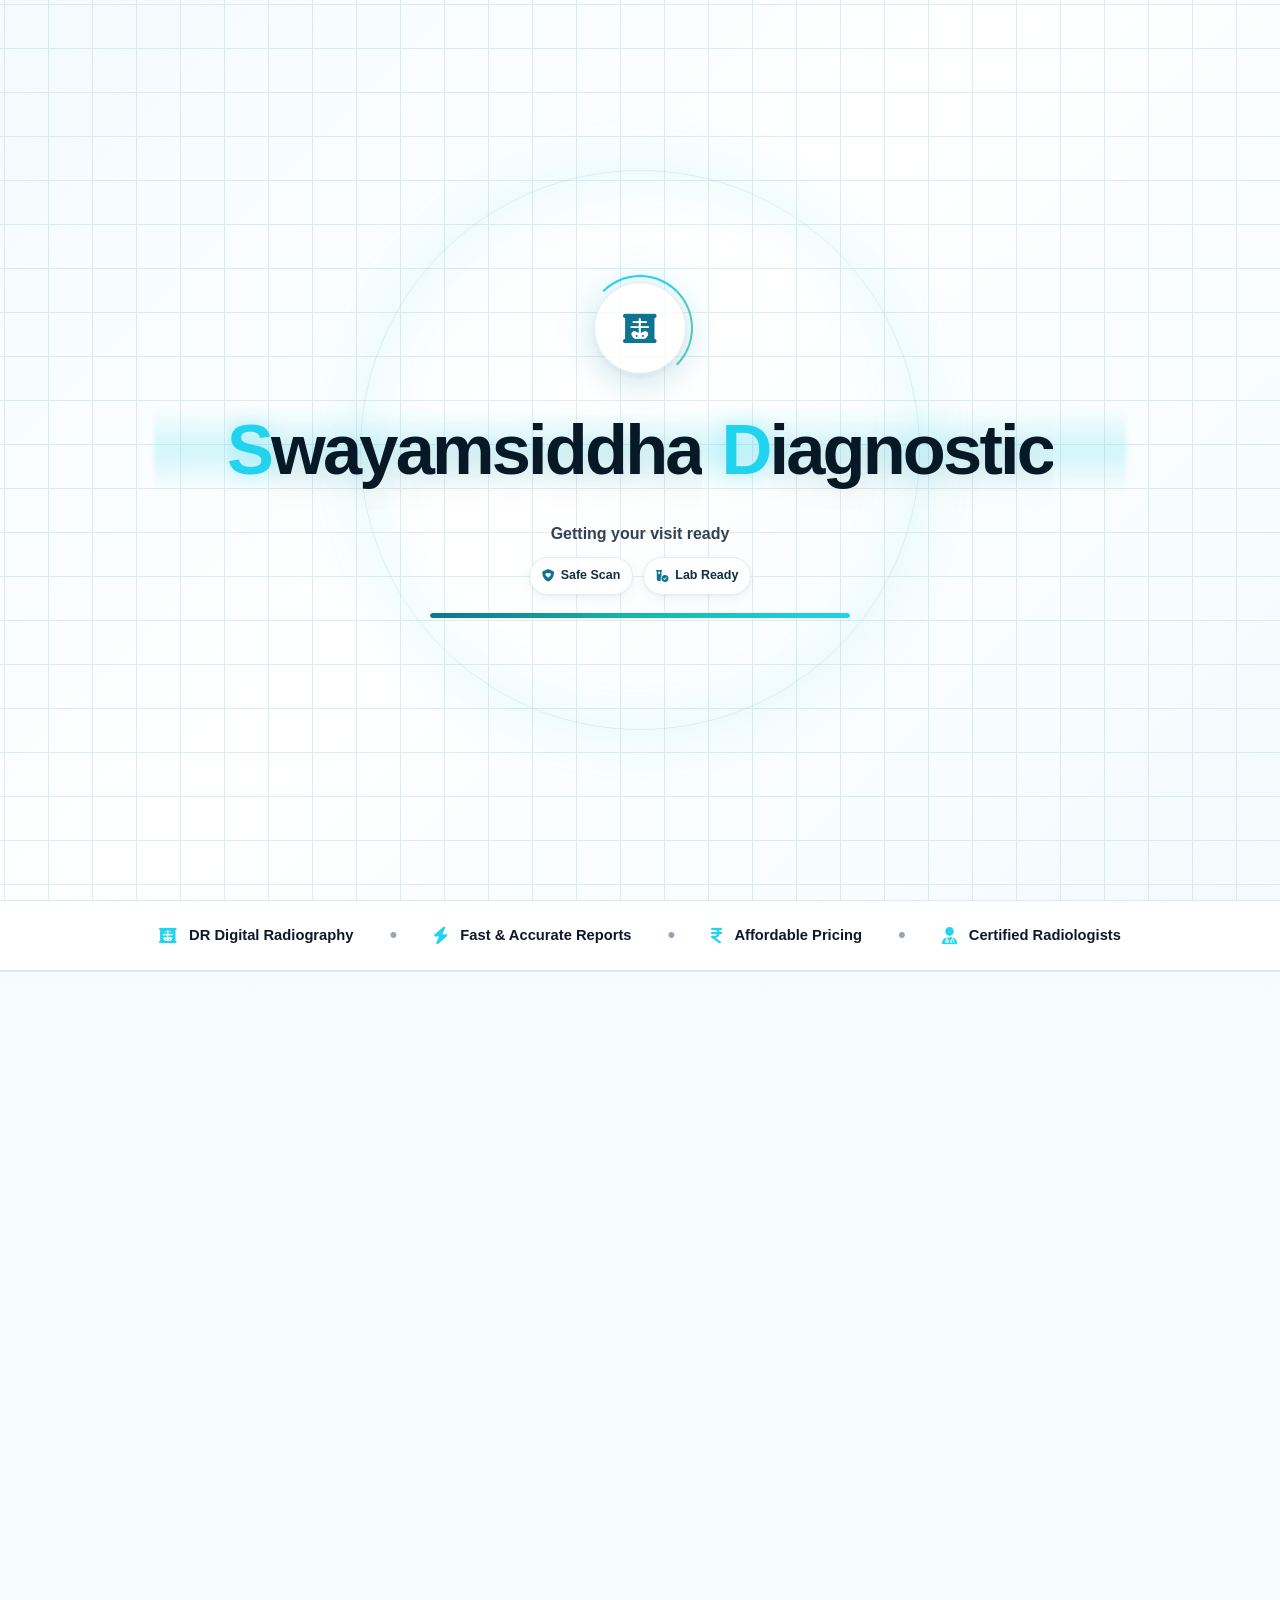
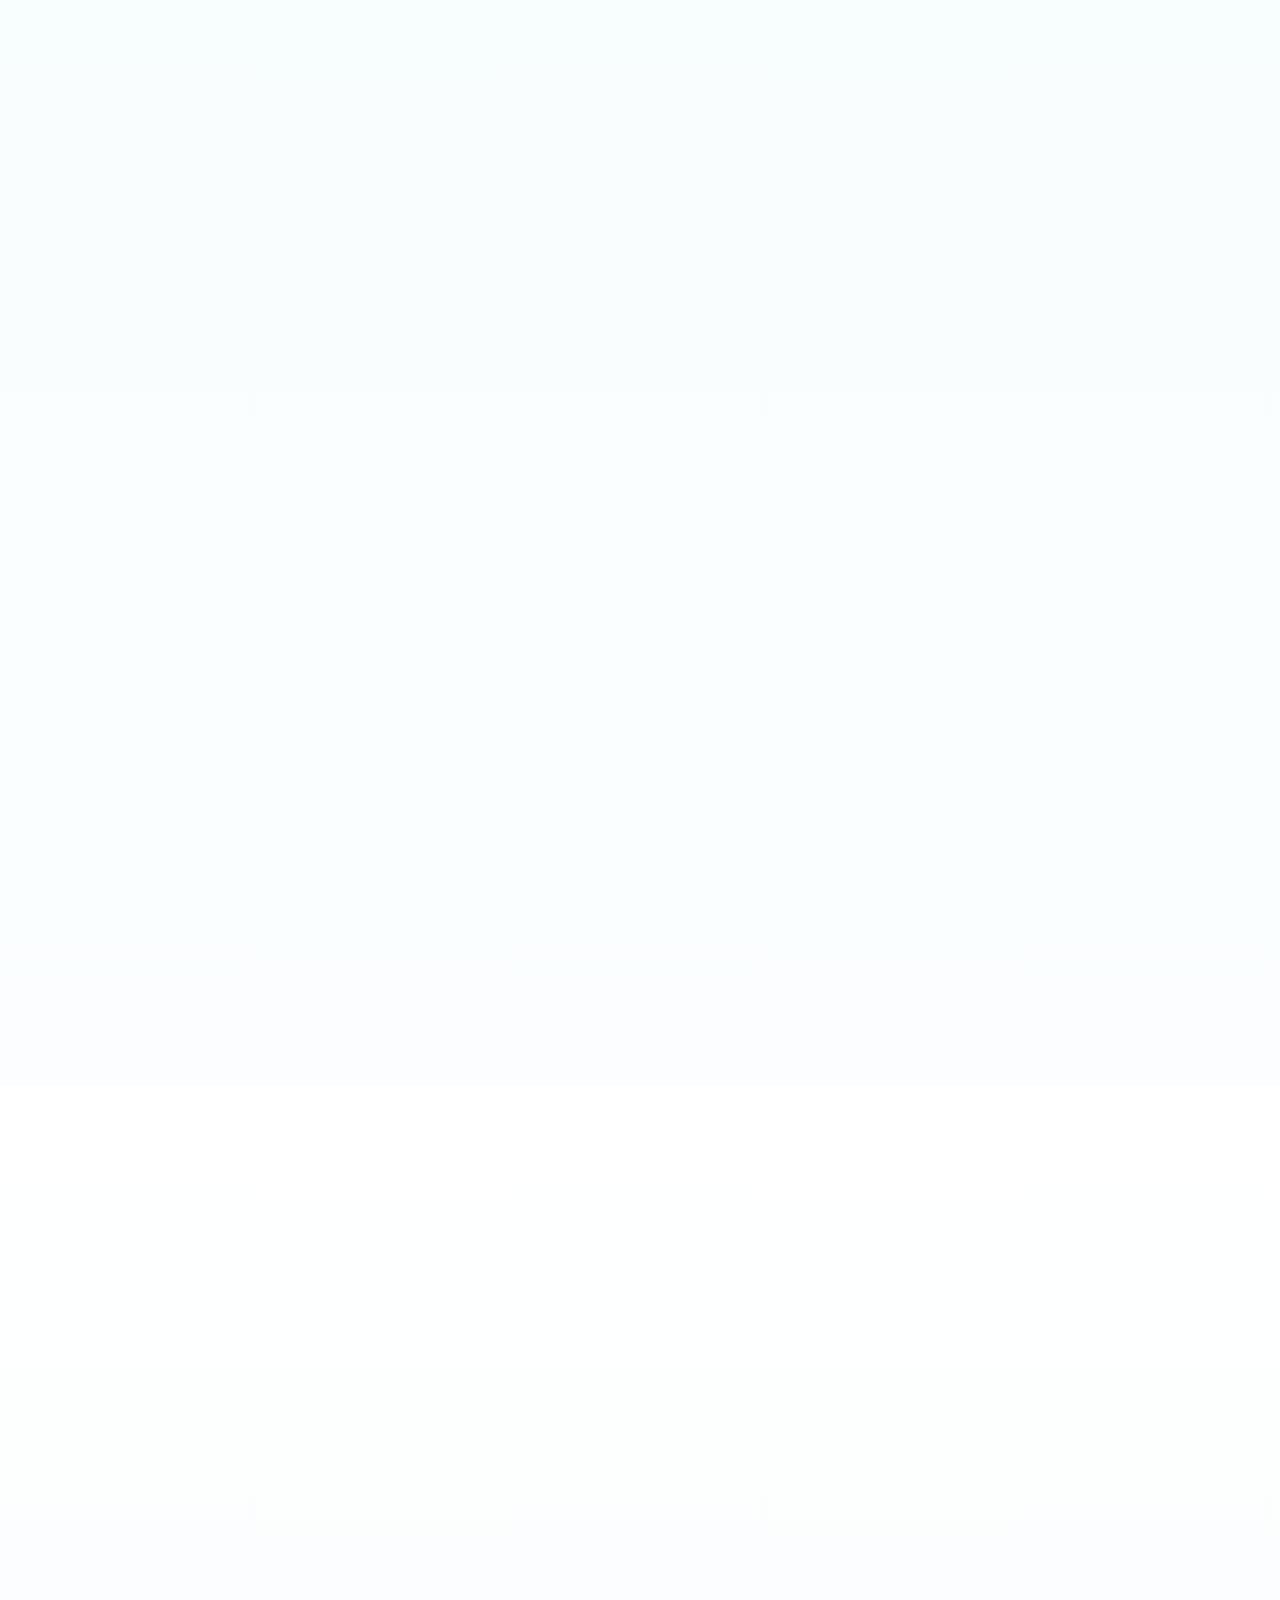
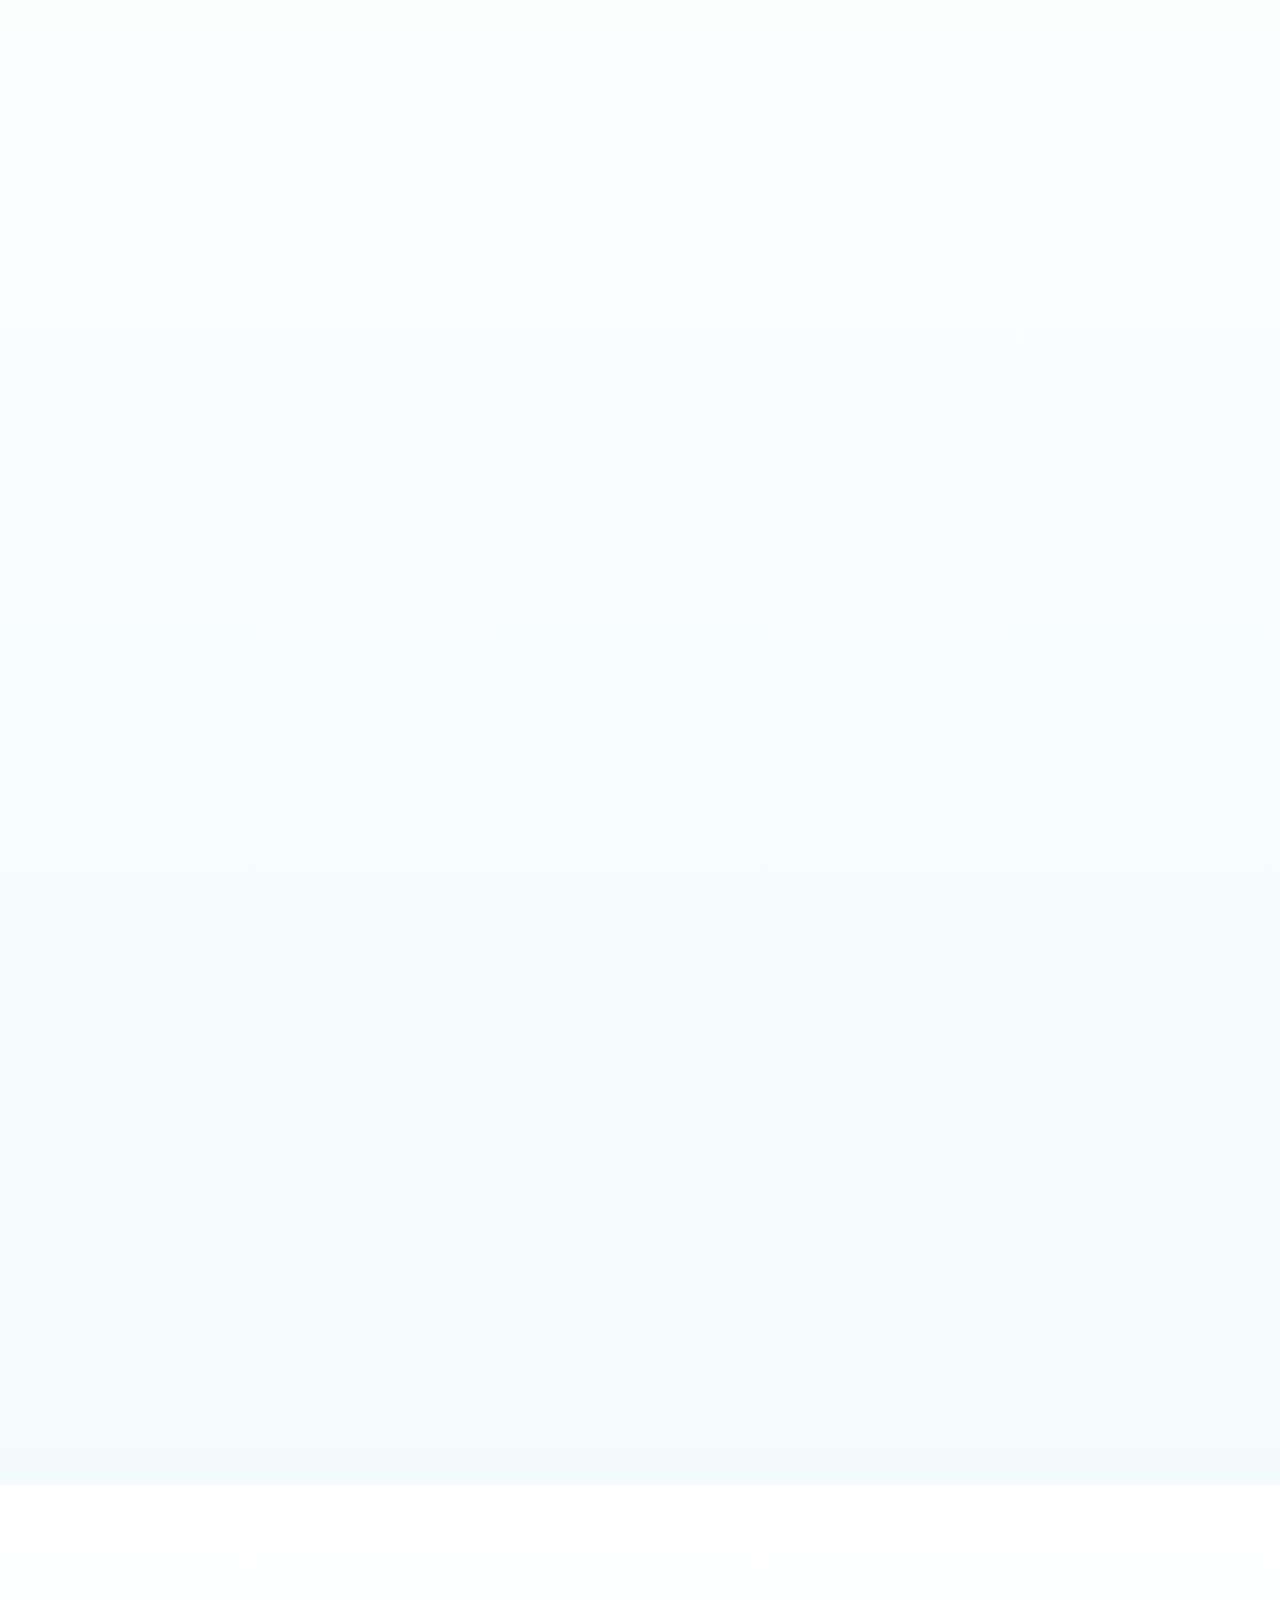
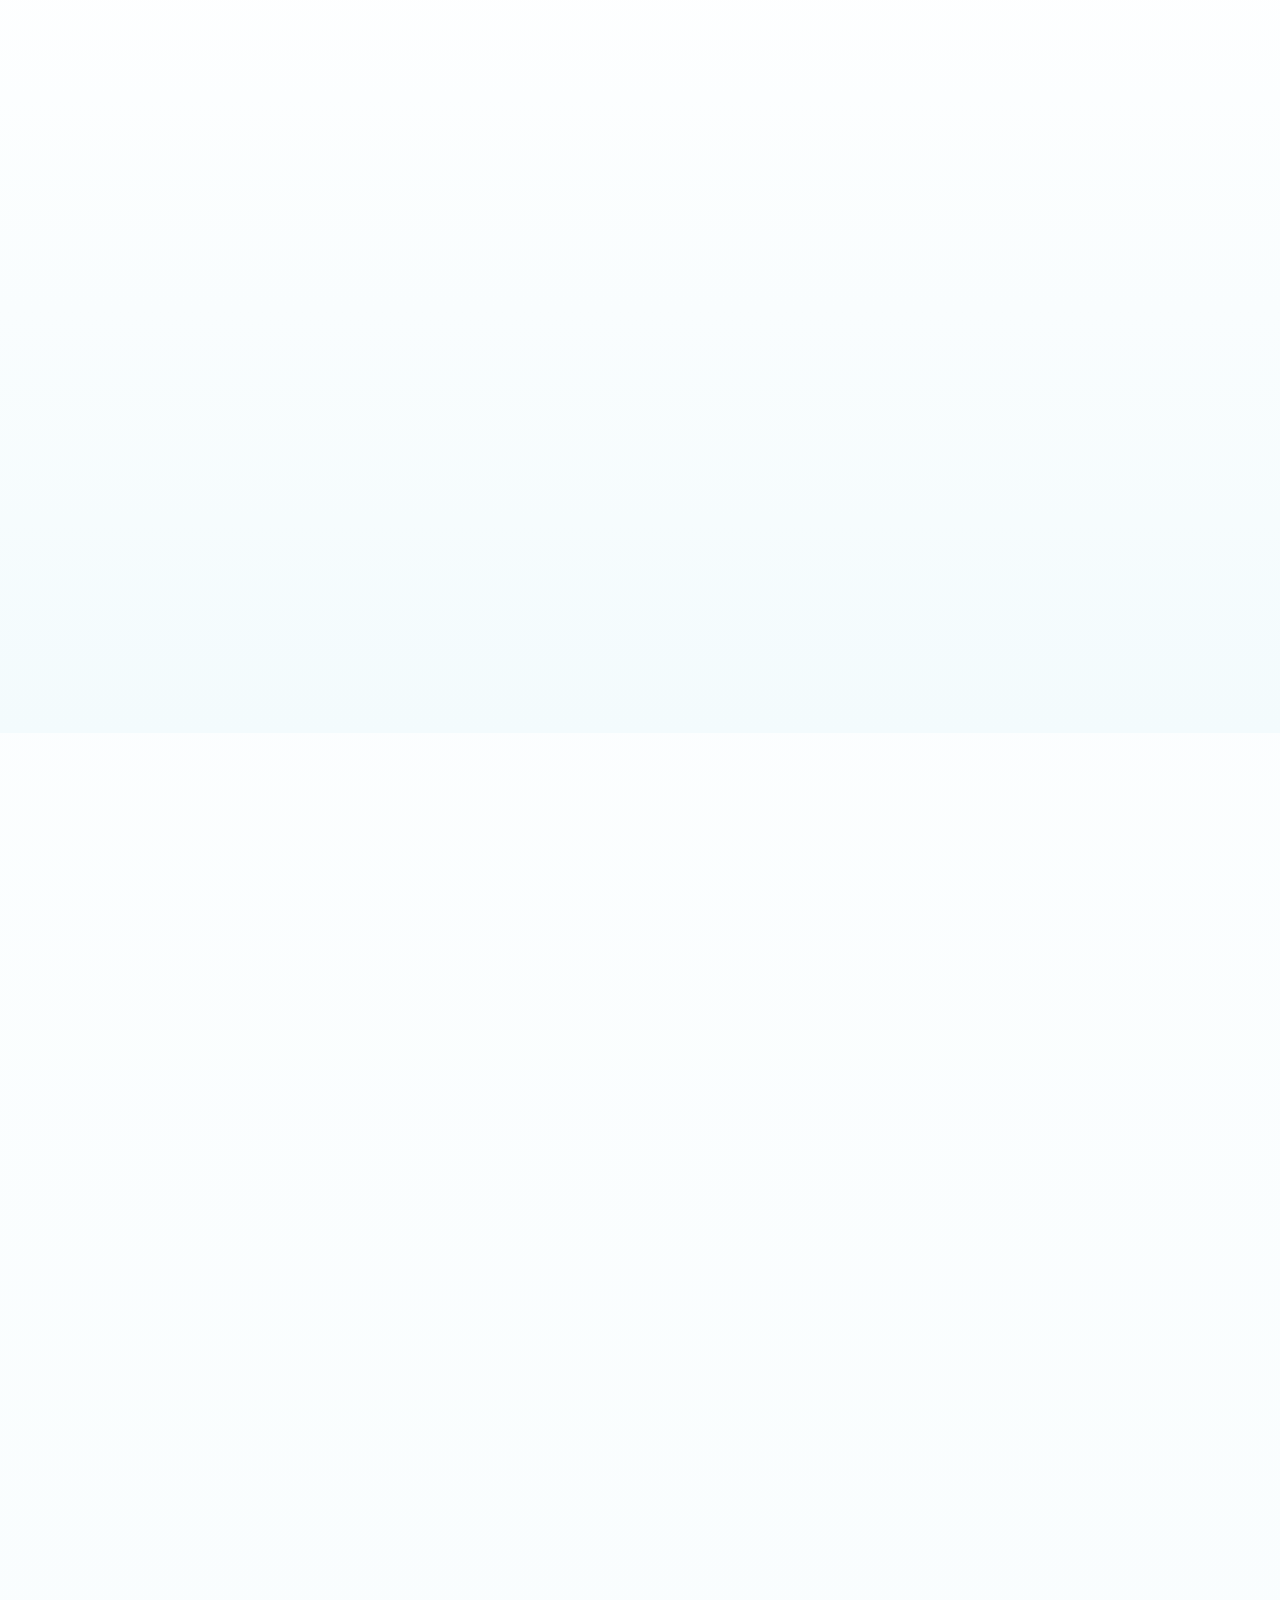
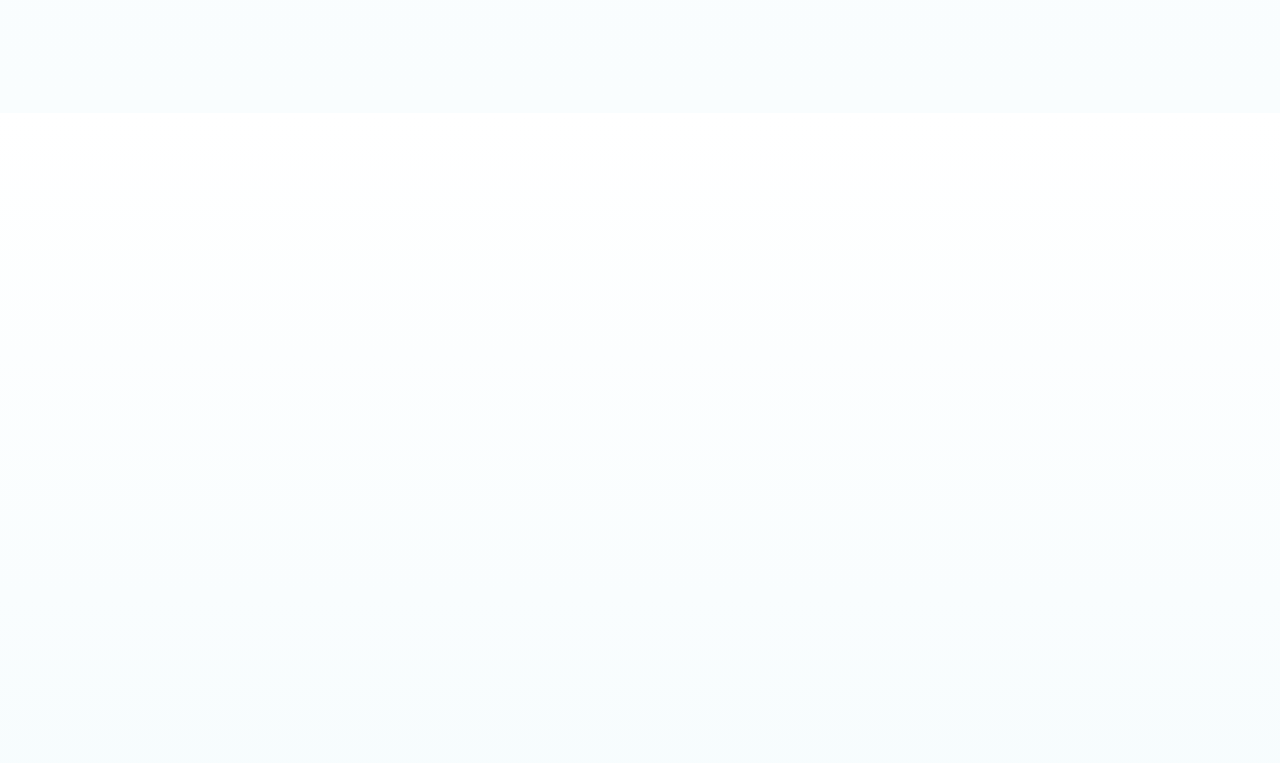
==== commit fc3ea3e6: "Add files via upload" ====
--- a/index.html
+++ b/index.html
@@ -294,8 +294,13 @@
     <header>
         <nav class="navbar" id="navbar" aria-label="Main navigation">
             <a href="#home" class="logo" aria-label="Swayamsiddha Diagnostic Home">
-                <span class="logo-text"><span class="deep-letter">S</span>wayamsiddha <span class="deep-letter">D</span>iagnostic</span>
-            </a>
+    <img src="logo.png" alt="Swayamsiddha Diagnostic Logo" class="logo-img">
+
+    <span class="logo-text">
+        <span class="deep-letter">S</span>wayamsiddha
+         <span class="deep-letter">D</span>iagnostic
+    </span>
+</a>
             <button class="nav-toggle" id="nav-toggle" aria-label="Open navigation menu" aria-expanded="false">
                 <span></span><span></span><span></span>
             </button>
--- a/style.css
+++ b/style.css
@@ -527,6 +527,13 @@
   color: var(--heading);
   letter-spacing: -0.5px;
 }
+.logo-img {
+    width: 48px;
+    height: 48px;
+    object-fit: contain;
+    display: block;
+    image-rendering: -webkit-optimize-contrast;
+}
 .logo i {
   font-size: 1.5rem;
 }
